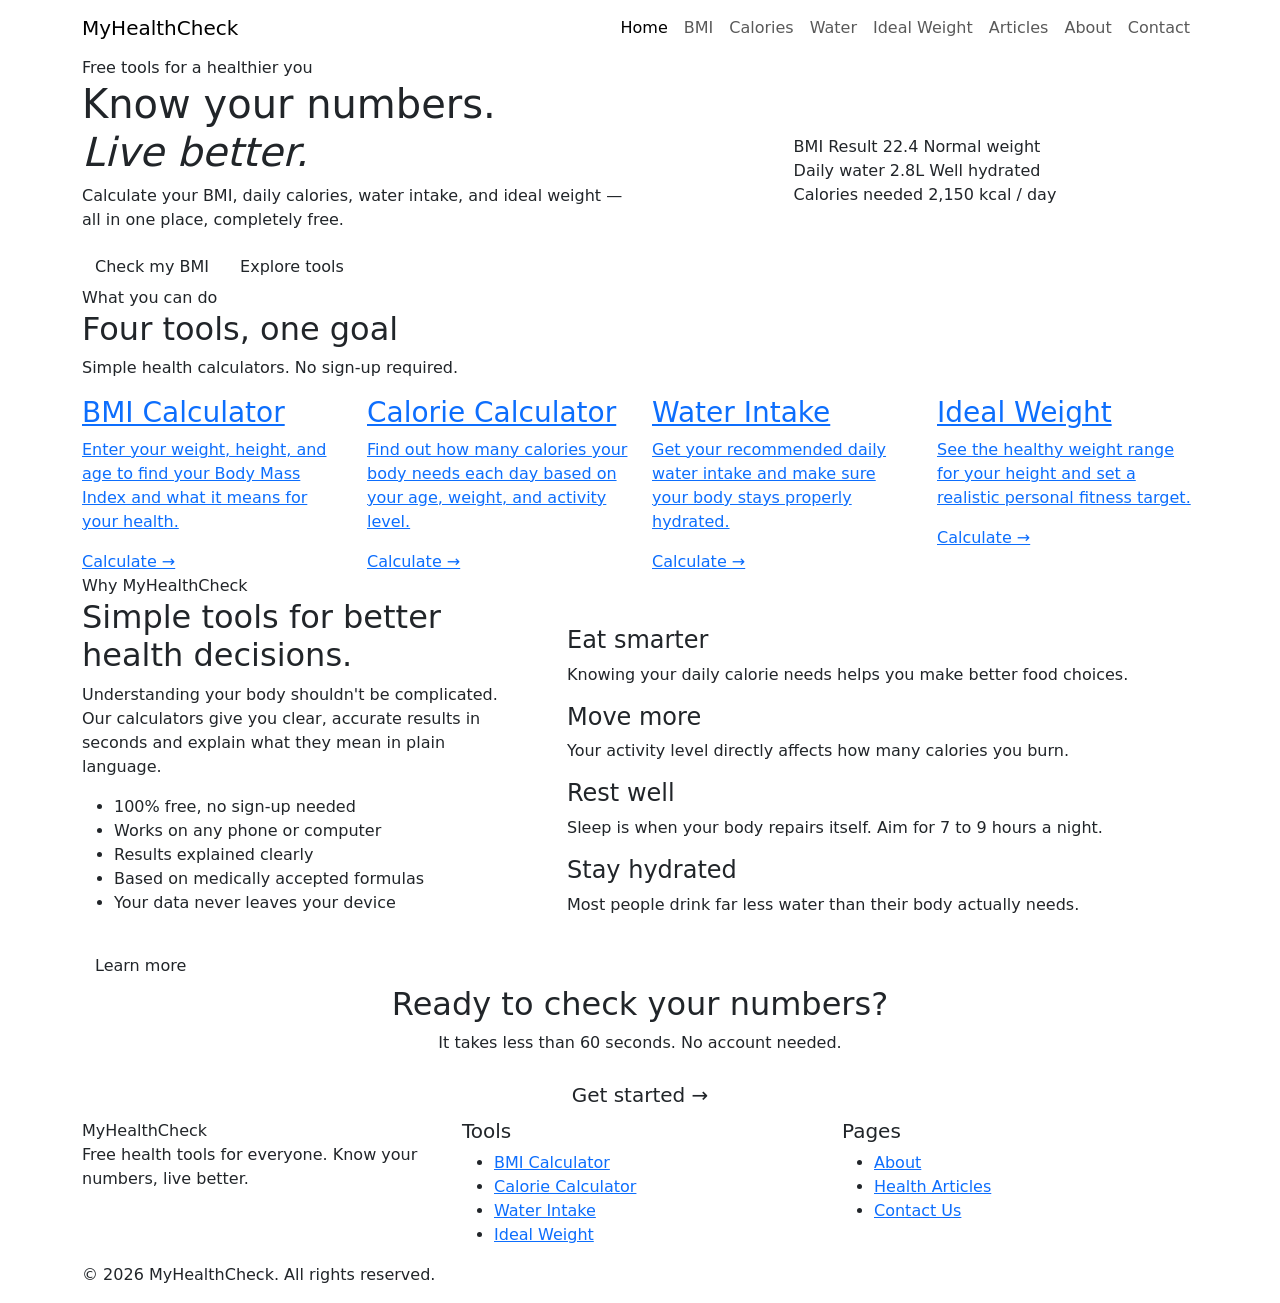
==== index.html @ e035b3d3 "update homepage and styles" ====
<!DOCTYPE html>
<html lang="en">
<head>
  <meta charset="UTF-8" />
  <meta name="viewport" content="width=device-width, initial-scale=1.0" />
  <title>MyHealthCheck | Your Personal Health Companion</title>
  <link href="https://cdn.jsdelivr.net/npm/bootstrap@5.3.0/dist/css/bootstrap.min.css" rel="stylesheet" />
  <link href="https://fonts.googleapis.com/css2?family=Plus+Jakarta+Sans:wght@400;500;600;700&family=Fraunces:ital,wght@0,400;0,700;1,400&display=swap" rel="stylesheet" />
  <link rel="stylesheet" href="styles.css" />
</head>
<body>

  <!-- NAVBAR -->
  <nav class="navbar navbar-expand-lg sticky-top">
    <div class="container">
      <a class="navbar-brand" href="index.html">MyHealth<span>Check</span></a>
      <button class="navbar-toggler" type="button" data-bs-toggle="collapse" data-bs-target="#navMenu">
        <span class="navbar-toggler-icon"></span>
      </button>
      <div class="collapse navbar-collapse" id="navMenu">
        <ul class="navbar-nav ms-auto align-items-center">
          <li class="nav-item"><a class="nav-link active" href="index.html">Home</a></li>
          <li class="nav-divider"></li>
          <li class="nav-item"><a class="nav-link" href="bmi.html">BMI</a></li>
          <li class="nav-divider"></li>
          <li class="nav-item"><a class="nav-link" href="calories.html">Calories</a></li>
          <li class="nav-divider"></li>
          <li class="nav-item"><a class="nav-link" href="water.html">Water</a></li>
          <li class="nav-divider"></li>
          <li class="nav-item"><a class="nav-link" href="weight.html">Ideal Weight</a></li>
          <li class="nav-divider"></li>
          <li class="nav-item"><a class="nav-link" href="articles.html">Articles</a></li>
          <li class="nav-divider"></li>
          <li class="nav-item"><a class="nav-link" href="about.html">About</a></li>
          <li class="nav-divider"></li>
          <li class="nav-item"><a class="nav-link btn-contact" href="contact.html">Contact</a></li>
        </ul>
      </div>
    </div>
  </nav>

  <!-- HERO -->
  <section class="hero">
    <div class="container">
      <div class="row align-items-center">
        <div class="col-lg-6">
          <span class="hero-eyebrow">Free tools for a healthier you</span>
          <h1 class="hero-title">Know your numbers.<br /><em>Live better.</em></h1>
          <p class="hero-sub">Calculate your BMI, daily calories, water intake, and ideal weight — all in one place, completely free.</p>
          <div class="hero-ctas">
            <a href="bmi.html" class="btn btn-primary-custom">Check my BMI</a>
            <a href="#tools" class="btn btn-outline-custom">Explore tools</a>
          </div>
        </div>
        <div class="col-lg-6 d-none d-lg-flex justify-content-center">
          <div class="hero-visual">
            <div class="stat-card card-1">
              <span class="stat-label">BMI Result</span>
              <span class="stat-value">22.4</span>
              <span class="stat-tag normal">Normal weight</span>
            </div>
            <div class="stat-card card-2">
              <span class="stat-label">Daily water</span>
              <span class="stat-value">2.8L</span>
              <span class="stat-tag hydrate">Well hydrated</span>
            </div>
            <div class="stat-card card-3">
              <span class="stat-label">Calories needed</span>
              <span class="stat-value">2,150</span>
              <span class="stat-tag cal">kcal / day</span>
            </div>
          </div>
        </div>
      </div>
    </div>
  </section>

  <!-- TOOLS -->
  <section class="tools-section" id="tools">
    <div class="container">
      <div class="section-header">
        <span class="section-eyebrow">What you can do</span>
        <h2>Four tools, one goal</h2>
        <p>Simple health calculators. No sign-up required.</p>
      </div>
      <div class="row g-4">
        <div class="col-sm-6 col-lg-3">
          <a href="bmi.html" class="tool-card">
            <h3>BMI Calculator</h3>
            <p>Enter your weight, height, and age to find your Body Mass Index and what it means for your health.</p>
            <span class="tool-link">Calculate →</span>
          </a>
        </div>
        <div class="col-sm-6 col-lg-3">
          <a href="calories.html" class="tool-card">
            <h3>Calorie Calculator</h3>
            <p>Find out how many calories your body needs each day based on your age, weight, and activity level.</p>
            <span class="tool-link">Calculate →</span>
          </a>
        </div>
        <div class="col-sm-6 col-lg-3">
          <a href="water.html" class="tool-card">
            <h3>Water Intake</h3>
            <p>Get your recommended daily water intake and make sure your body stays properly hydrated.</p>
            <span class="tool-link">Calculate →</span>
          </a>
        </div>
        <div class="col-sm-6 col-lg-3">
          <a href="weight.html" class="tool-card">
            <h3>Ideal Weight</h3>
            <p>See the healthy weight range for your height and set a realistic personal fitness target.</p>
            <span class="tool-link">Calculate →</span>
          </a>
        </div>
      </div>
    </div>
  </section>

  <!-- WHY -->
  <section class="why-section">
    <div class="container">
      <div class="row align-items-center g-5">
        <div class="col-lg-5">
          <span class="section-eyebrow">Why MyHealthCheck</span>
          <h2>Simple tools for better health decisions.</h2>
          <p>Understanding your body shouldn't be complicated. Our calculators give you clear, accurate results in seconds and explain what they mean in plain language.</p>
          <ul class="why-list">
            <li>100% free, no sign-up needed</li>
            <li>Works on any phone or computer</li>
            <li>Results explained clearly</li>
            <li>Based on medically accepted formulas</li>
            <li>Your data never leaves your device</li>
          </ul>
          <a href="about.html" class="btn btn-outline-custom mt-3">Learn more</a>
        </div>
        <div class="col-lg-7">
          <div class="tips-grid">
            <div class="tip-card">
              <h4>Eat smarter</h4>
              <p>Knowing your daily calorie needs helps you make better food choices.</p>
            </div>
            <div class="tip-card accent">
              <h4>Move more</h4>
              <p>Your activity level directly affects how many calories you burn.</p>
            </div>
            <div class="tip-card">
              <h4>Rest well</h4>
              <p>Sleep is when your body repairs itself. Aim for 7 to 9 hours a night.</p>
            </div>
            <div class="tip-card accent">
              <h4>Stay hydrated</h4>
              <p>Most people drink far less water than their body actually needs.</p>
            </div>
          </div>
        </div>
      </div>
    </div>
  </section>

  <!-- CTA -->
  <section class="cta-banner">
    <div class="container text-center">
      <h2>Ready to check your numbers?</h2>
      <p>It takes less than 60 seconds. No account needed.</p>
      <a href="bmi.html" class="btn btn-primary-custom btn-lg">Get started →</a>
    </div>
  </section>

  <!-- FOOTER -->
  <footer class="site-footer">
    <div class="container">
      <div class="row g-4">
        <div class="col-md-4">
          <div class="footer-brand">MyHealth<span>Check</span></div>
          <p>Free health tools for everyone. Know your numbers, live better.</p>
        </div>
        <div class="col-md-4">
          <h5>Tools</h5>
          <ul>
            <li><a href="bmi.html">BMI Calculator</a></li>
            <li><a href="calories.html">Calorie Calculator</a></li>
            <li><a href="water.html">Water Intake</a></li>
            <li><a href="weight.html">Ideal Weight</a></li>
          </ul>
        </div>
        <div class="col-md-4">
          <h5>Pages</h5>
          <ul>
            <li><a href="about.html">About</a></li>
            <li><a href="articles.html">Health Articles</a></li>
            <li><a href="contact.html">Contact Us</a></li>
          </ul>
        </div>
      </div>
      <div class="footer-bottom">
        <p>© 2026 MyHealthCheck. All rights reserved.</p>
      </div>
    </div>
  </footer>

  <script src="https://cdn.jsdelivr.net/npm/bootstrap@5.3.0/dist/js/bootstrap.bundle.min.js"></script>
</body>
</html>
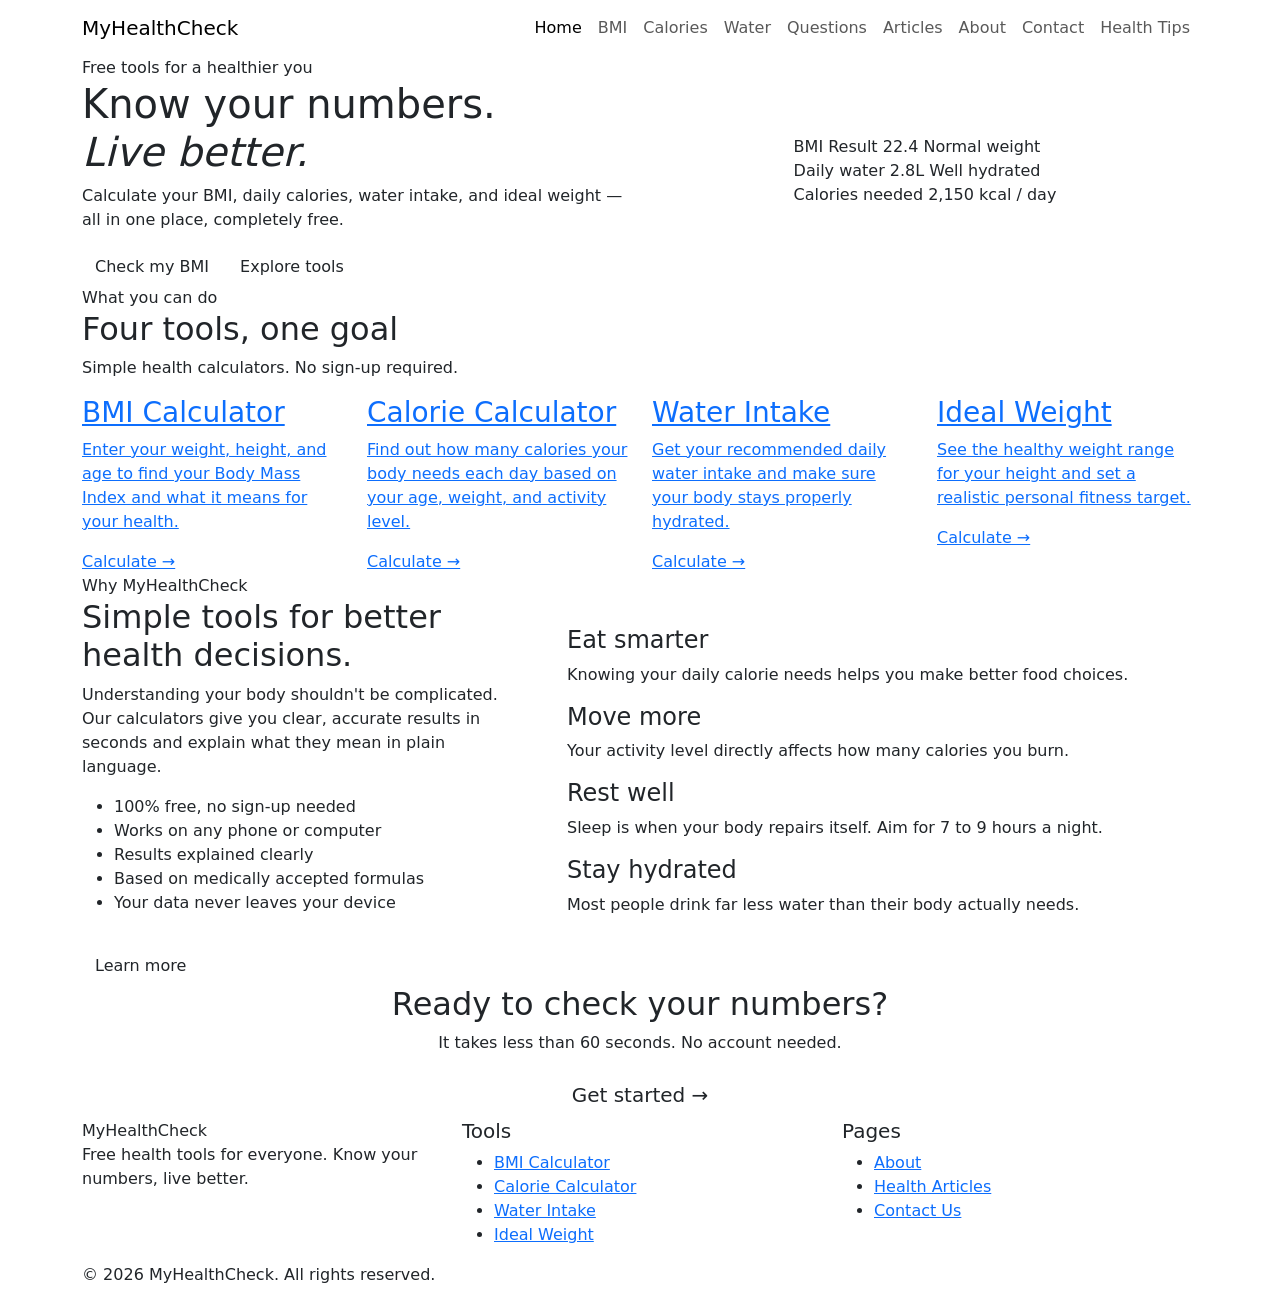
==== commit d10cc282: "corrected/restored" ====
--- a/index.html
+++ b/index.html
@@ -21,19 +21,21 @@
         <ul class="navbar-nav ms-auto align-items-center">
           <li class="nav-item"><a class="nav-link active" href="index.html">Home</a></li>
           <li class="nav-divider"></li>
-          <li class="nav-item"><a class="nav-link" href="bmi.html">BMI</a></li>
-          <li class="nav-divider"></li>
-          <li class="nav-item"><a class="nav-link" href="calories.html">Calories</a></li>
-          <li class="nav-divider"></li>
-          <li class="nav-item"><a class="nav-link" href="water.html">Water</a></li>
-          <li class="nav-divider"></li>
-          <li class="nav-item"><a class="nav-link" href="weight.html">Ideal Weight</a></li>
-          <li class="nav-divider"></li>
-          <li class="nav-item"><a class="nav-link" href="articles.html">Articles</a></li>
-          <li class="nav-divider"></li>
-          <li class="nav-item"><a class="nav-link" href="about.html">About</a></li>
+          <li class="nav-item"><a class="nav-link" href="BMI.html">BMI</a></li>
+          <li class="nav-divider"></li>
+          <li class="nav-item"><a class="nav-link" href="Calories_calc.html">Calories</a></li>
+          <li class="nav-divider"></li>
+          <li class="nav-item"><a class="nav-link" href="Water_intake.html">Water</a></li>
+          <li class="nav-divider"></li>
+          <li class="nav-item"><a class="nav-link" href="FAQ.html">Questions</a></li>
+          <li class="nav-divider"></li>
+          <li class="nav-item"><a class="nav-link" href="Articles.html">Articles</a></li>
+          <li class="nav-divider"></li>
+          <li class="nav-item"><a class="nav-link" href="About.html">About</a></li>
           <li class="nav-divider"></li>
           <li class="nav-item"><a class="nav-link btn-contact" href="contact.html">Contact</a></li>
+          <li class="nav-divider"></li>
+          <li class="nav-item"><a class="nav-link btn-contact" href="Health_tips.html">Health Tips</a></li>
         </ul>
       </div>
     </div>
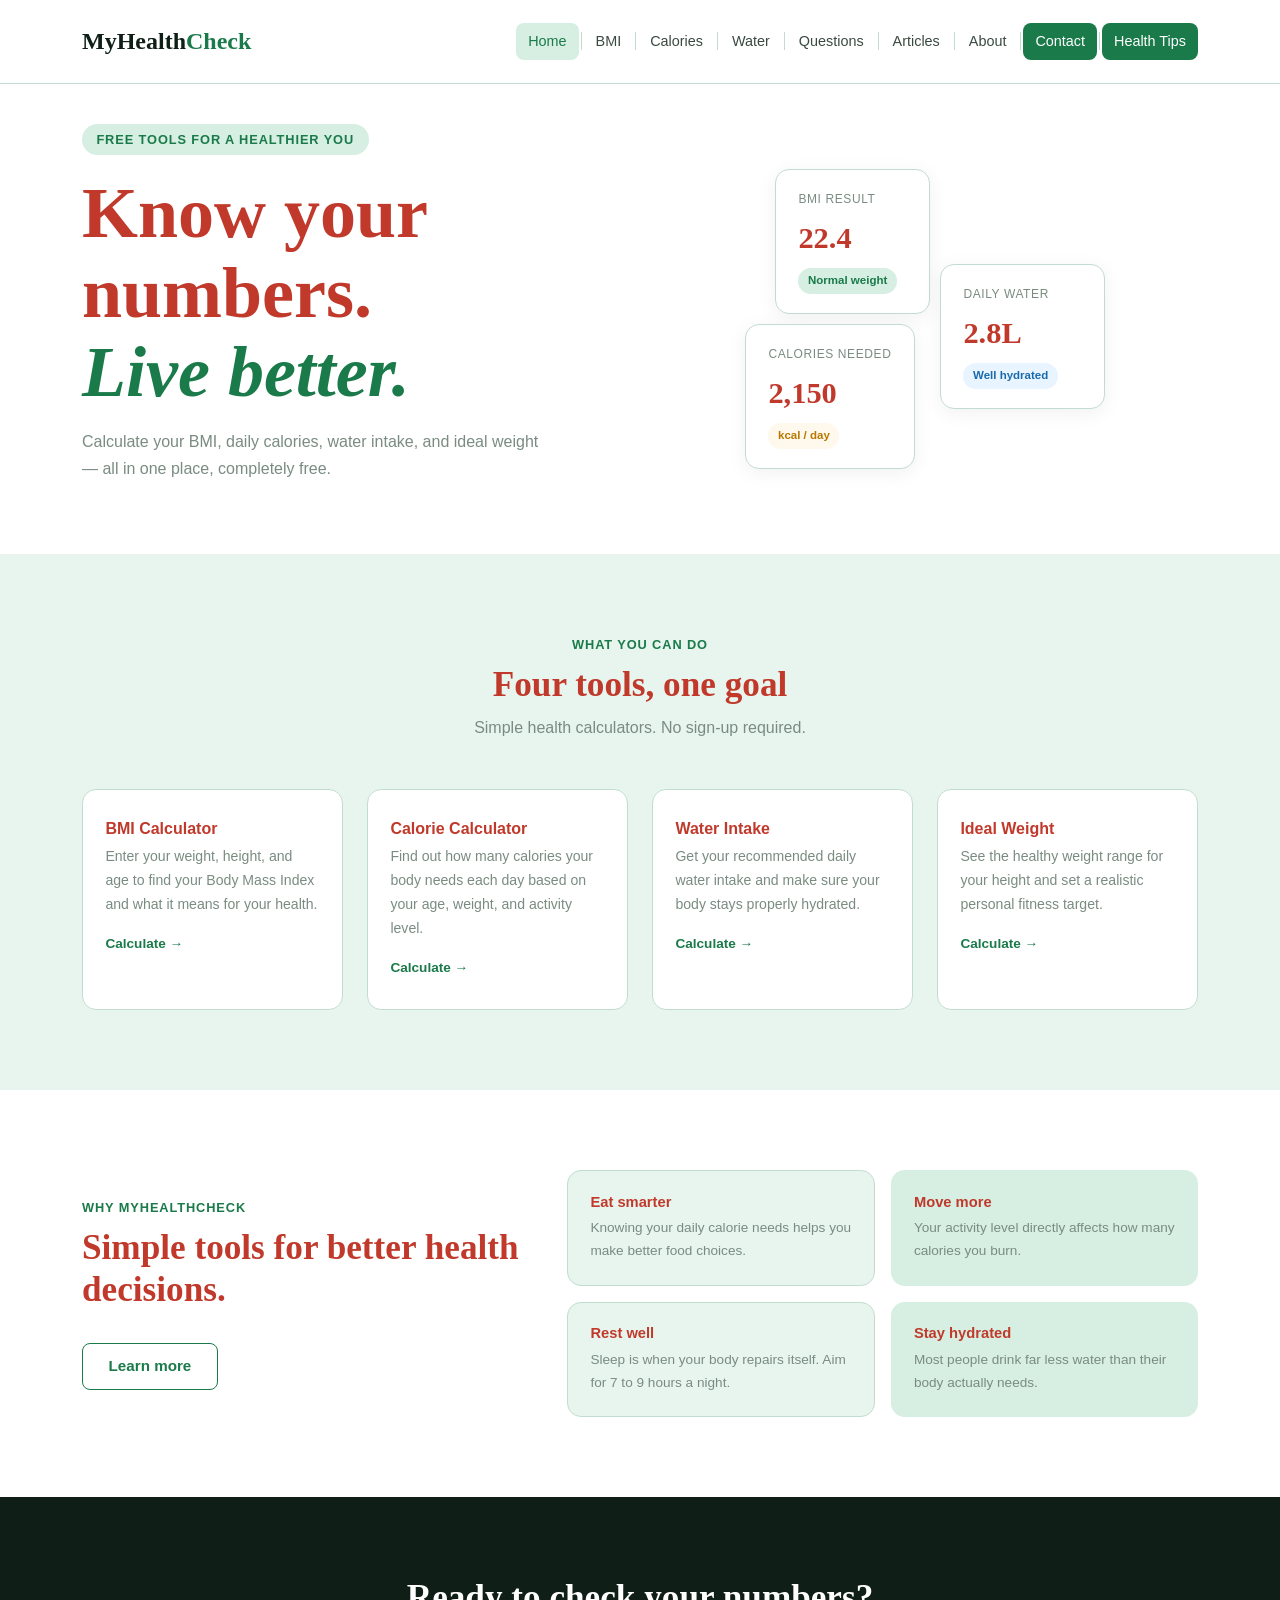
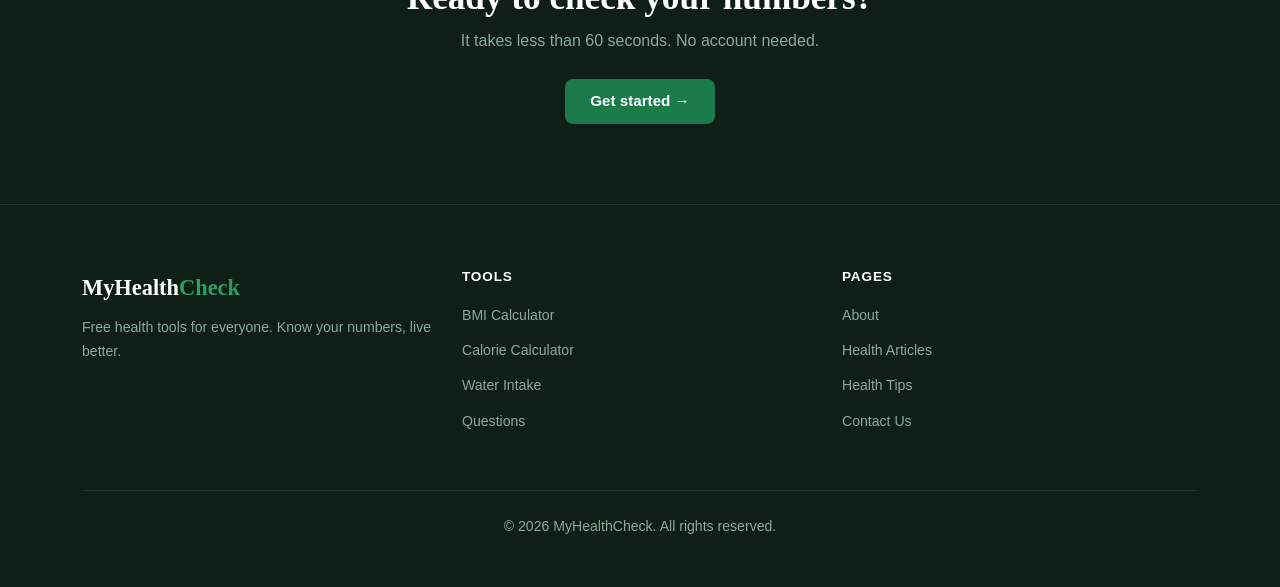
==== commit a2b9de33: "Remove hero buttons and text block from index page" ====
--- a/index.html
+++ b/index.html
@@ -14,9 +14,7 @@
   <nav class="navbar navbar-expand-lg sticky-top">
     <div class="container">
       <a class="navbar-brand" href="index.html">MyHealth<span>Check</span></a>
-      <button class="navbar-toggler" type="button" data-bs-toggle="collapse" data-bs-target="#navMenu">
-        <span class="navbar-toggler-icon"></span>
-      </button>
+      <button class="navbar-toggler" type="button" data-bs-toggle="collapse" data-bs-target="#navMenu"><span class="navbar-toggler-icon"></span></button>
       <div class="collapse navbar-collapse" id="navMenu">
         <ul class="navbar-nav ms-auto align-items-center">
           <li class="nav-item"><a class="nav-link active" href="index.html">Home</a></li>
@@ -49,10 +47,6 @@
           <span class="hero-eyebrow">Free tools for a healthier you</span>
           <h1 class="hero-title">Know your numbers.<br /><em>Live better.</em></h1>
           <p class="hero-sub">Calculate your BMI, daily calories, water intake, and ideal weight — all in one place, completely free.</p>
-          <div class="hero-ctas">
-            <a href="bmi.html" class="btn btn-primary-custom">Check my BMI</a>
-            <a href="#tools" class="btn btn-outline-custom">Explore tools</a>
-          </div>
         </div>
         <div class="col-lg-6 d-none d-lg-flex justify-content-center">
           <div class="hero-visual">
@@ -87,28 +81,28 @@
       </div>
       <div class="row g-4">
         <div class="col-sm-6 col-lg-3">
-          <a href="bmi.html" class="tool-card">
+          <a href="BMI.html" class="tool-card">
             <h3>BMI Calculator</h3>
             <p>Enter your weight, height, and age to find your Body Mass Index and what it means for your health.</p>
             <span class="tool-link">Calculate →</span>
           </a>
         </div>
         <div class="col-sm-6 col-lg-3">
-          <a href="calories.html" class="tool-card">
+          <a href="Calories_calc.html" class="tool-card">
             <h3>Calorie Calculator</h3>
             <p>Find out how many calories your body needs each day based on your age, weight, and activity level.</p>
             <span class="tool-link">Calculate →</span>
           </a>
         </div>
         <div class="col-sm-6 col-lg-3">
-          <a href="water.html" class="tool-card">
+          <a href="Water_intake.html" class="tool-card">
             <h3>Water Intake</h3>
             <p>Get your recommended daily water intake and make sure your body stays properly hydrated.</p>
             <span class="tool-link">Calculate →</span>
           </a>
         </div>
         <div class="col-sm-6 col-lg-3">
-          <a href="weight.html" class="tool-card">
+          <a href="FAQ.html" class="tool-card">
             <h3>Ideal Weight</h3>
             <p>See the healthy weight range for your height and set a realistic personal fitness target.</p>
             <span class="tool-link">Calculate →</span>
@@ -125,34 +119,15 @@
         <div class="col-lg-5">
           <span class="section-eyebrow">Why MyHealthCheck</span>
           <h2>Simple tools for better health decisions.</h2>
-          <p>Understanding your body shouldn't be complicated. Our calculators give you clear, accurate results in seconds and explain what they mean in plain language.</p>
-          <ul class="why-list">
-            <li>100% free, no sign-up needed</li>
-            <li>Works on any phone or computer</li>
-            <li>Results explained clearly</li>
-            <li>Based on medically accepted formulas</li>
-            <li>Your data never leaves your device</li>
-          </ul>
-          <a href="about.html" class="btn btn-outline-custom mt-3">Learn more</a>
+
+          <a href="About.html" class="btn btn-outline-custom mt-3">Learn more</a>
         </div>
         <div class="col-lg-7">
           <div class="tips-grid">
-            <div class="tip-card">
-              <h4>Eat smarter</h4>
-              <p>Knowing your daily calorie needs helps you make better food choices.</p>
-            </div>
-            <div class="tip-card accent">
-              <h4>Move more</h4>
-              <p>Your activity level directly affects how many calories you burn.</p>
-            </div>
-            <div class="tip-card">
-              <h4>Rest well</h4>
-              <p>Sleep is when your body repairs itself. Aim for 7 to 9 hours a night.</p>
-            </div>
-            <div class="tip-card accent">
-              <h4>Stay hydrated</h4>
-              <p>Most people drink far less water than their body actually needs.</p>
-            </div>
+            <div class="tip-card"><h4>Eat smarter</h4><p>Knowing your daily calorie needs helps you make better food choices.</p></div>
+            <div class="tip-card accent"><h4>Move more</h4><p>Your activity level directly affects how many calories you burn.</p></div>
+            <div class="tip-card"><h4>Rest well</h4><p>Sleep is when your body repairs itself. Aim for 7 to 9 hours a night.</p></div>
+            <div class="tip-card accent"><h4>Stay hydrated</h4><p>Most people drink far less water than their body actually needs.</p></div>
           </div>
         </div>
       </div>
@@ -164,7 +139,7 @@
     <div class="container text-center">
       <h2>Ready to check your numbers?</h2>
       <p>It takes less than 60 seconds. No account needed.</p>
-      <a href="bmi.html" class="btn btn-primary-custom btn-lg">Get started →</a>
+      <a href="BMI.html" class="btn btn-primary-custom btn-lg">Get started →</a>
     </div>
   </section>
 
@@ -179,24 +154,23 @@
         <div class="col-md-4">
           <h5>Tools</h5>
           <ul>
-            <li><a href="bmi.html">BMI Calculator</a></li>
-            <li><a href="calories.html">Calorie Calculator</a></li>
-            <li><a href="water.html">Water Intake</a></li>
-            <li><a href="weight.html">Ideal Weight</a></li>
+            <li><a href="BMI.html">BMI Calculator</a></li>
+            <li><a href="Calories_calc.html">Calorie Calculator</a></li>
+            <li><a href="Water_intake.html">Water Intake</a></li>
+            <li><a href="FAQ.html">Questions</a></li>
           </ul>
         </div>
         <div class="col-md-4">
           <h5>Pages</h5>
           <ul>
-            <li><a href="about.html">About</a></li>
-            <li><a href="articles.html">Health Articles</a></li>
-            <li><a href="contact.html">Contact Us</a></li>
+            <li><a href="About.html">About</a></li>
+            <li><a href="Articles.html">Health Articles</a></li>
+            <li><a href="Health_tips.html">Health Tips</a></li>
+            <li><a href="Contact.html">Contact Us</a></li>
           </ul>
         </div>
       </div>
-      <div class="footer-bottom">
-        <p>© 2026 MyHealthCheck. All rights reserved.</p>
-      </div>
+      <div class="footer-bottom"><p>© 2026 MyHealthCheck. All rights reserved.</p></div>
     </div>
   </footer>
 
--- a/styles.css
+++ b/styles.css
@@ -0,0 +1,668 @@
+/* MyHealthCheck - styles.css */
+
+:root {
+  --green: #1a7a4a;
+  --green-light: #d6efe2;
+  --dark: #0f1f17;
+  --heading: #c0392b;
+  --body-text: #3a4a40;
+  --muted: #7a8c81;
+  --bg: #e8f5ee;
+  --white: #ffffff;
+  --border: #c2ddd0;
+  --radius: 14px;
+}
+
+* { box-sizing: border-box; margin: 0; padding: 0; }
+
+body {
+  font-family: 'Plus Jakarta Sans', sans-serif;
+  color: var(--body-text);
+  background: var(--bg);
+  line-height: 1.7;
+}
+
+/* NAVBAR */
+.navbar {
+  background: var(--white);
+  border-bottom: 1px solid var(--border);
+  padding: 1rem 0;
+}
+
+.navbar-brand {
+  font-family: 'Fraunces', serif;
+  font-size: 1.5rem;
+  font-weight: 700;
+  color: var(--dark) !important;
+  text-decoration: none;
+}
+
+.navbar-brand span { color: var(--green); }
+
+.nav-link {
+  color: var(--body-text) !important;
+  font-size: 0.9rem;
+  font-weight: 500;
+  padding: 0.4rem 0.75rem !important;
+  border-radius: 8px;
+  transition: background 0.2s, color 0.2s;
+}
+
+.nav-link:hover, .nav-link.active {
+  color: var(--green) !important;
+  background: var(--green-light);
+}
+
+.btn-contact {
+  background: var(--green) !important;
+  color: var(--white) !important;
+}
+
+.nav-divider {
+  width: 1px;
+  height: 18px;
+  background: var(--border);
+  margin: 0 2px;
+}
+
+@media (max-width: 991px) {
+  .nav-divider { display: none; }
+}
+
+/* BUTTONS */
+.btn-primary-custom {
+  background: var(--green);
+  color: var(--white);
+  border: none;
+  padding: 0.7rem 1.6rem;
+  border-radius: 8px;
+  font-weight: 600;
+  font-size: 0.95rem;
+  text-decoration: none;
+  display: inline-block;
+  transition: opacity 0.2s;
+}
+
+.btn-primary-custom:hover { opacity: 0.88; color: var(--white); }
+
+.btn-outline-custom {
+  background: transparent;
+  color: var(--green);
+  border: 1.5px solid var(--green);
+  padding: 0.7rem 1.6rem;
+  border-radius: 8px;
+  font-weight: 600;
+  font-size: 0.95rem;
+  text-decoration: none;
+  display: inline-block;
+  transition: background 0.2s;
+}
+
+.btn-outline-custom:hover { background: var(--green-light); color: var(--green); }
+
+/* HERO */
+.hero {
+  background: var(--white);
+  padding: 2.5rem 0;
+}
+
+.hero-eyebrow {
+  display: inline-block;
+  font-size: 0.8rem;
+  font-weight: 600;
+  letter-spacing: 0.07em;
+  text-transform: uppercase;
+  color: var(--green);
+  background: var(--green-light);
+  padding: 0.3rem 0.9rem;
+  border-radius: 20px;
+  margin-bottom: 1.2rem;
+}
+
+.hero-title {
+  font-family: 'Fraunces', serif;
+  font-size: clamp(2.8rem, 6vw, 4.5rem);
+  font-weight: 900;
+  color: var(--heading);
+  line-height: 1.1;
+  margin-bottom: 1rem;
+}
+
+.hero-title em { font-style: italic; color: var(--green); }
+
+.hero-sub {
+  font-size: 1rem;
+  color: var(--muted);
+  max-width: 460px;
+  margin-bottom: 2rem;
+}
+
+.hero-ctas { display: flex; gap: 1rem; flex-wrap: wrap; }
+
+/* HERO STAT CARDS */
+.hero-visual {
+  position: relative;
+  width: 360px;
+  height: 300px;
+}
+
+.stat-card {
+  position: absolute;
+  background: var(--white);
+  border: 1px solid var(--border);
+  border-radius: var(--radius);
+  padding: 1.2rem 1.4rem;
+  display: flex;
+  flex-direction: column;
+  gap: 0.2rem;
+  box-shadow: 0 4px 20px rgba(0,0,0,0.06);
+}
+
+.card-1 { top: 0; left: 30px; width: 155px; }
+.card-2 { top: 95px; right: 0; width: 165px; }
+.card-3 { bottom: 0; left: 0; width: 170px; }
+
+.stat-label { font-size: 0.75rem; color: var(--muted); text-transform: uppercase; letter-spacing: 0.05em; }
+.stat-value { font-family: 'Fraunces', serif; font-size: 1.9rem; font-weight: 700; color: var(--heading); }
+.stat-tag { font-size: 0.72rem; font-weight: 600; padding: 0.2rem 0.6rem; border-radius: 20px; width: fit-content; }
+.stat-tag.normal { background: var(--green-light); color: var(--green); }
+.stat-tag.hydrate { background: #e8f4ff; color: #1a6aaa; }
+.stat-tag.cal { background: #fff8ec; color: #b87800; }
+
+/* SECTION SHARED */
+.section-eyebrow {
+  display: block;
+  font-size: 0.8rem;
+  font-weight: 600;
+  letter-spacing: 0.07em;
+  text-transform: uppercase;
+  color: var(--green);
+  margin-bottom: 0.5rem;
+}
+
+.section-header { text-align: center; margin-bottom: 3rem; }
+
+.section-header h2, .why-section h2 {
+  font-family: 'Fraunces', serif;
+  font-size: clamp(1.7rem, 3vw, 2.2rem);
+  font-weight: 700;
+  color: var(--heading);
+  margin-bottom: 0.5rem;
+}
+
+.section-header p, .why-section p { color: var(--muted); }
+
+/* TOOLS */
+.tools-section { padding: 5rem 0; background: var(--bg); }
+
+.tool-card {
+  display: block;
+  background: var(--white);
+  border: 1px solid var(--border);
+  border-radius: var(--radius);
+  padding: 1.8rem 1.4rem;
+  text-decoration: none;
+  color: var(--body-text);
+  height: 100%;
+  transition: border-color 0.2s, transform 0.2s;
+}
+
+.tool-card:hover { border-color: var(--green); transform: translateY(-3px); color: var(--body-text); }
+.tool-card h3 { font-size: 1rem; font-weight: 700; color: var(--heading); margin-bottom: 0.4rem; }
+.tool-card p { font-size: 0.88rem; color: var(--muted); margin-bottom: 0.8rem; }
+.tool-link { font-size: 0.85rem; font-weight: 600; color: var(--green); }
+
+/* WHY */
+.why-section { padding: 5rem 0; background: var(--white); }
+.why-section h2 { line-height: 1.2; margin-bottom: 1rem; }
+.why-section p { margin-bottom: 1rem; }
+
+.why-list { list-style: none; padding: 0; display: flex; flex-direction: column; gap: 0.5rem; }
+.why-list li { font-size: 0.92rem; font-weight: 500; }
+
+.tips-grid { display: grid; grid-template-columns: 1fr 1fr; gap: 1rem; }
+
+.tip-card { background: var(--bg); border: 1px solid var(--border); border-radius: var(--radius); padding: 1.4rem; }
+.tip-card.accent { background: var(--green-light); border-color: transparent; }
+.tip-card h4 { font-size: 0.92rem; font-weight: 700; color: var(--heading); margin-bottom: 0.3rem; }
+.tip-card p { font-size: 0.85rem; color: var(--muted); margin: 0; }
+
+/* CTA BANNER */
+.cta-banner { padding: 5rem 0; background: var(--dark); }
+.cta-banner h2 { font-family: 'Fraunces', serif; font-size: clamp(1.7rem, 3vw, 2.2rem); font-weight: 700; color: var(--white); margin-bottom: 0.5rem; }
+.cta-banner p { color: #8aaa96; margin-bottom: 1.5rem; }
+
+/* FOOTER */
+.site-footer { background: var(--dark); border-top: 1px solid #1e3428; padding: 4rem 0 2rem; color: #8aaa96; }
+.footer-brand { font-family: 'Fraunces', serif; font-size: 1.4rem; font-weight: 700; color: var(--white); margin-bottom: 0.6rem; }
+.footer-brand span { color: #2d9e61; }
+.site-footer p { font-size: 0.88rem; }
+.site-footer h5 { color: var(--white); font-size: 0.85rem; font-weight: 700; text-transform: uppercase; letter-spacing: 0.06em; margin-bottom: 1rem; }
+.site-footer ul { list-style: none; padding: 0; display: flex; flex-direction: column; gap: 0.5rem; }
+.site-footer ul a { color: #8aaa96; text-decoration: none; font-size: 0.88rem; transition: color 0.2s; }
+.site-footer ul a:hover { color: var(--white); }
+.footer-bottom { border-top: 1px solid #1e3428; margin-top: 2.5rem; padding-top: 1.5rem; text-align: center; font-size: 0.82rem; }
+
+/* RESPONSIVE */
+@media (max-width: 768px) {
+  .hero { padding: 3rem 0; }
+  .hero-ctas { flex-direction: column; }
+  .tips-grid { grid-template-columns: 1fr; }
+}
+
+/* PAGE HERO */
+.page-hero { background: var(--white); padding: 4rem 0; border-bottom: 1px solid var(--border); }
+.page-hero-title { font-family: 'Fraunces', serif; font-size: clamp(2rem, 5vw, 3rem); font-weight: 700; color: var(--heading); line-height: 1.15; margin-bottom: 1rem; }
+.page-hero-title em { font-style: italic; color: var(--green); }
+.page-hero-sub { font-size: 1rem; color: var(--muted); max-width: 500px; }
+
+/* ABOUT PAGE */
+.about-mission { padding: 3rem 0; background: var(--bg); }
+.about-mission h2 { font-family: 'Fraunces', serif; font-size: clamp(1.6rem, 3vw, 2rem); font-weight: 700; color: var(--heading); margin-bottom: 1rem; }
+.about-mission p { color: var(--muted); margin-bottom: 1rem; }
+
+.mission-stats { display: grid; grid-template-columns: 1fr 1fr; gap: 0.8rem; }
+.mstat { background: var(--white); border: 1px solid var(--border); border-radius: var(--radius); padding: 1rem 1.2rem; display: flex; flex-direction: row; align-items: center; gap: 0.8rem; }
+.mstat.accent { background: var(--green-light); border-color: transparent; }
+.mstat-num { font-family: 'Fraunces', serif; font-size: 1.4rem; font-weight: 700; color: var(--green); white-space: nowrap; }
+.mstat-label { font-size: 0.85rem; color: var(--muted); }
+
+.how-section { padding: 5rem 0; background: var(--white); }
+.step-card { background: var(--bg); border: 1px solid var(--border); border-radius: var(--radius); padding: 2rem 1.5rem; height: 100%; }
+.step-num { font-family: 'Fraunces', serif; font-size: 2.2rem; font-weight: 700; color: var(--green-light); -webkit-text-stroke: 2px var(--green); margin-bottom: 0.8rem; }
+.step-card h3 { font-size: 1rem; font-weight: 700; color: var(--heading); margin-bottom: 0.4rem; }
+.step-card p { font-size: 0.88rem; color: var(--muted); margin: 0; }
+
+.values-section { padding: 5rem 0; background: var(--bg); }
+.value-card { background: var(--white); border: 1px solid var(--border); border-radius: var(--radius); padding: 1.8rem 1.5rem; height: 100%; }
+.value-card h4 { font-size: 0.95rem; font-weight: 700; color: var(--heading); margin-bottom: 0.4rem; }
+.value-card p { font-size: 0.88rem; color: var(--muted); margin: 0; }
+
+.disclaimer-section { padding: 3rem 0; background: var(--white); }
+.disclaimer-box { display: flex; gap: 1.2rem; align-items: flex-start; background: #fff8ec; border: 1px solid #f4c86a; border-radius: var(--radius); padding: 1.8rem; }
+.disclaimer-box h4 { font-size: 0.95rem; font-weight: 700; color: var(--heading); margin-bottom: 0.4rem; }
+.disclaimer-box p { font-size: 0.88rem; color: var(--muted); margin: 0; }
+
+/* CONTACT PAGE */
+.contact-section {
+  padding: 60px 0;
+  background: #f5f8f6;
+}
+
+.contact-form-card {
+  background: white;
+  border: 2px solid #dce8df;
+  border-radius: 20px;
+  padding: 35px;
+  box-shadow: 0 10px 25px rgba(0,0,0,0.08);
+}
+
+.health-form-banner {
+  background: #1a7a4a;
+  color: white;
+  text-align: center;
+  padding: 20px;
+  border-radius: 15px;
+  margin-bottom: 30px;
+}
+
+.health-form-banner h2 { margin-bottom: 8px; }
+
+.section-title { color: #1a7a4a; margin-bottom: 15px; font-weight: 600; }
+
+label { display: block; margin-bottom: 8px; font-weight: 600; }
+
+input, select, textarea {
+  width: 100%;
+  border: 2px solid #dce8df;
+  border-radius: 12px;
+  padding: 12px 15px;
+  transition: all 0.3s ease;
+}
+
+input:focus, select:focus, textarea:focus {
+  border-color: #1a7a4a;
+  outline: none;
+  box-shadow: 0 0 0 4px rgba(26,122,74,0.15);
+}
+
+.btn-submit {
+  width: 100%;
+  background: #1a7a4a;
+  color: white;
+  border: none;
+  padding: 14px;
+  border-radius: 12px;
+  font-size: 1rem;
+  font-weight: 600;
+}
+
+.btn-submit:hover { background: #15643d; }
+
+.error-msg { color: #d32f2f; display: none; margin-top: 5px; font-size: 0.85rem; }
+
+.input-error { border-color: #d32f2f !important; }
+
+.alert-success-custom { background: #d4edda; color: #155724; padding: 12px; border-radius: 10px; margin-bottom: 20px; }
+
+.contact-info { padding-top: 1rem; }
+.contact-info h3 { font-family: 'Fraunces', serif; font-size: 1.3rem; font-weight: 700; color: var(--heading); margin-bottom: 1.5rem; }
+.contact-info-item { display: flex; gap: 1rem; align-items: flex-start; margin-bottom: 1.5rem; padding-bottom: 1.5rem; border-bottom: 1px solid var(--border); }
+.contact-info-item:last-child { border-bottom: none; }
+.contact-info-icon { font-size: 1.4rem; flex-shrink: 0; margin-top: 2px; }
+.contact-info-item h4 { font-size: 0.92rem; font-weight: 700; color: var(--heading); margin-bottom: 0.2rem; }
+.contact-info-item p { font-size: 0.88rem; color: var(--muted); margin: 0; }
+
+/* ARTICLES PAGE */
+.articles-section { padding: 3rem 0 5rem; background: var(--bg); }
+.article-filters { display: flex; gap: 0.6rem; flex-wrap: wrap; margin-bottom: 2.5rem; }
+.filter-btn { background: var(--white); border: 1px solid var(--border); color: var(--body-text); padding: 0.45rem 1.1rem; border-radius: 20px; font-size: 0.88rem; font-weight: 500; cursor: pointer; transition: all 0.2s; font-family: 'Plus Jakarta Sans', sans-serif; }
+.filter-btn:hover, .filter-btn.active { background: var(--green); color: var(--white); border-color: var(--green); }
+
+.article-card { background: var(--white); border: 1px solid var(--border); border-radius: var(--radius); overflow: hidden; height: 100%; transition: transform 0.2s, box-shadow 0.2s; }
+.article-card:hover { transform: translateY(-3px); box-shadow: 0 8px 24px rgba(0,0,0,0.08); }
+.article-img { height: 160px; width: 100%; }
+.nutrition-bg { background: linear-gradient(135deg, #a8e6cf, #56ab2f); }
+.fitness-bg { background: linear-gradient(135deg, #ffecd2, #fcb69f); }
+.sleep-bg { background: linear-gradient(135deg, #c2e9fb, #a1c4fd); }
+.mental-bg { background: linear-gradient(135deg, #f8c8d4, #e96c9a); }
+
+.article-body { padding: 1.4rem; }
+.article-tag { display: inline-block; font-size: 0.75rem; font-weight: 600; padding: 0.2rem 0.7rem; border-radius: 20px; margin-bottom: 0.8rem; }
+.nutrition-tag { background: #d4edda; color: #1a6b35; }
+.fitness-tag { background: #fff3e0; color: #b85c00; }
+.sleep-tag { background: #e8f4fd; color: #1565c0; }
+.mental-tag { background: #fce4ec; color: #880e4f; }
+.article-card h3 { font-size: 0.98rem; font-weight: 700; color: var(--heading); margin-bottom: 0.5rem; line-height: 1.4; }
+.article-card p { font-size: 0.86rem; color: var(--muted); margin-bottom: 1rem; }
+.article-meta { display: flex; justify-content: space-between; align-items: center; font-size: 0.82rem; color: var(--muted); }
+.article-link { font-weight: 600; color: var(--green); text-decoration: none; }
+.article-link:hover { text-decoration: underline; }
+
+/* TIPS PAGE */
+.tips-page-section { padding: 3rem 0 5rem; background: var(--bg); }
+.tips-category { margin-bottom: 4rem; }
+
+.category-frame {
+  border: 3px solid var(--green);
+  border-radius: var(--radius);
+  overflow: hidden;
+  margin-bottom: 1.5rem;
+  text-align: center;
+  width: 250px;
+  float: left;
+  margin-right: 1.5rem;
+}
+
+.nutrition-frame { border-color: #1a6b35; }
+.fitness-frame { border-color: #b85c00; }
+.sleep-frame { border-color: #1565c0; }
+
+.category-frame h2 {
+  font-family: 'Fraunces', serif;
+  font-size: 1.3rem;
+  font-weight: 700;
+  color: var(--white);
+  padding: 0.7rem 1rem;
+  margin: 0;
+}
+
+.nutrition-frame h2 { background: #1a6b35; }
+.fitness-frame h2 { background: #b85c00; }
+.sleep-frame h2 { background: #1565c0; }
+
+.category-frame-img {
+  width: 100%;
+  height: 250px;
+  object-fit: cover;
+  display: block;
+}
+
+.category-frame p {
+  font-size: 0.85rem;
+  color: var(--muted);
+  padding: 0.8rem 1rem;
+  margin: 0;
+  background: var(--white);
+}
+
+.tip-item {
+  background: var(--white);
+  border: 1px solid var(--border);
+  border-radius: var(--radius);
+  padding: 1.2rem;
+  display: flex;
+  gap: 1rem;
+  align-items: flex-start;
+  height: 100%;
+}
+
+.tip-number { font-family: 'Fraunces', serif; font-size: 1.4rem; font-weight: 700; flex-shrink: 0; line-height: 1; margin-top: 2px; }
+.nutrition-num { color: #1a6b35; }
+.fitness-num { color: #b85c00; }
+.sleep-num { color: #1565c0; }
+
+.tip-item h4 { font-size: 0.95rem; font-weight: 700; color: var(--heading); margin-bottom: 0.3rem; }
+.tip-item p { font-size: 0.86rem; color: var(--muted); margin: 0; }
+
+/* DIET SECTION (homepage) */
+.diets-section { padding: 5rem 0; background: var(--white); }
+.diet-card { background: var(--white); border: 1px solid var(--border); border-radius: var(--radius); overflow: hidden; height: 100%; transition: transform 0.2s, box-shadow 0.2s; }
+.diet-card:hover { transform: translateY(-3px); box-shadow: 0 8px 24px rgba(26,122,74,0.1); }
+.diet-img { height: 150px; width: 100%; }
+.mediterranean-bg { background: linear-gradient(135deg, #84fab0, #8fd3f4); }
+.keto-bg { background: linear-gradient(135deg, #f6d365, #fda085); }
+.plant-bg { background: linear-gradient(135deg, #96fbc4, #f9f586); }
+.dash-bg { background: linear-gradient(135deg, #a18cd1, #fbc2eb); }
+.diet-body { padding: 1.2rem; }
+.diet-body h4 { font-size: 0.98rem; font-weight: 700; color: var(--heading); margin-bottom: 0.4rem; }
+.diet-body p { font-size: 0.86rem; color: var(--muted); margin: 0; }
+
+/* STAY IN TOUCH (about page) */
+.stay-in-touch { padding: 4rem 0; background: var(--dark); }
+.stay-in-touch .section-eyebrow { color: var(--green-light); }
+.stay-in-touch h2 { font-family: 'Fraunces', serif; font-size: clamp(1.6rem, 3vw, 2rem); font-weight: 700; color: var(--white); margin-bottom: 0.5rem; }
+.stay-in-touch p { color: rgba(255,255,255,0.7); }
+.touch-form-card { background: var(--white); border-radius: var(--radius); padding: 2rem; }
+
+/* WATER INTAKE PAGE */
+.water-hero {
+  position: relative;
+  background: url('images/drinking_water.jpg') center top / cover no-repeat;
+  min-height: 420px;
+  display: flex;
+  align-items: center;
+}
+
+.water-overlay {
+  position: absolute;
+  top: 0; left: 0; right: 0; bottom: 0;
+  background: rgba(0, 0, 0, 0.55);
+}
+
+.water-hero-content {
+  position: relative;
+  z-index: 1;
+  padding: 4rem 0;
+}
+
+.water-hero-title {
+  font-family: 'Fraunces', serif;
+  font-size: clamp(2.2rem, 5vw, 3.5rem);
+  font-weight: 900;
+  color: var(--white);
+  line-height: 1.15;
+  margin-bottom: 1rem;
+}
+
+.water-hero-title em { font-style: italic; color: #90caf9; }
+
+.water-hero-sub { font-size: 1rem; color: rgba(255,255,255,0.85); max-width: 480px; }
+
+.water-section { padding: 4rem 0; background: var(--bg); }
+
+.water-card {
+  background: var(--white);
+  border: 1px solid var(--border);
+  border-radius: var(--radius);
+  padding: 2.5rem;
+}
+
+.water-card h2 {
+  font-family: 'Fraunces', serif;
+  font-size: 1.6rem;
+  font-weight: 700;
+  color: var(--heading);
+  margin-bottom: 0.3rem;
+}
+
+.water-card p { font-size: 0.88rem; color: var(--muted); margin-bottom: 1.5rem; }
+
+.water-result {
+  margin-top: 2rem;
+  background: var(--green-light);
+  border: 1px solid var(--green);
+  border-radius: var(--radius);
+  padding: 2rem;
+  text-align: center;
+}
+
+.water-result h3 {
+  font-family: 'Fraunces', serif;
+  font-size: 1.2rem;
+  font-weight: 700;
+  color: var(--heading);
+  margin-bottom: 1.5rem;
+}
+
+.water-result-numbers {
+  display: flex;
+  justify-content: center;
+  align-items: center;
+  gap: 2rem;
+  margin-bottom: 1.2rem;
+}
+
+.water-number {
+  display: flex;
+  flex-direction: column;
+  align-items: center;
+  gap: 0.2rem;
+}
+
+.water-number span:first-child {
+  font-family: 'Fraunces', serif;
+  font-size: 3rem;
+  font-weight: 700;
+  color: var(--green);
+  line-height: 1;
+}
+
+.water-unit { font-size: 0.85rem; color: var(--muted); font-weight: 500; }
+
+.water-divider { font-size: 0.9rem; color: var(--muted); }
+
+.water-tip { font-size: 0.88rem; color: var(--body-text); margin: 0; }
+
+.water-tips-section { padding: 4rem 0 5rem; background: var(--white); }
+
+.water-tip-card {
+  background: var(--bg);
+  border: 1px solid var(--border);
+  border-left: 4px solid var(--green);
+  border-radius: var(--radius);
+  padding: 1.5rem;
+  height: 100%;
+}
+
+.water-tip-card h4 { font-size: 0.95rem; font-weight: 700; color: var(--heading); margin-bottom: 0.4rem; }
+.water-tip-card p { font-size: 0.86rem; color: var(--muted); margin: 0; }
+
+/* BMI PAGE */
+.bmi-section { padding: 4rem 0; background: var(--bg); }
+
+.bmi-card {
+  background: var(--white);
+  border: 1px solid var(--border);
+  border-radius: var(--radius);
+  padding: 2.5rem;
+}
+
+.bmi-card h2 { font-family: 'Fraunces', serif; font-size: 1.6rem; font-weight: 700; color: var(--heading); margin-bottom: 0.3rem; }
+.bmi-card p { font-size: 0.88rem; color: var(--muted); margin-bottom: 1.5rem; }
+
+.bmi-result {
+  margin-top: 2rem;
+  background: var(--green-light);
+  border: 1px solid var(--green);
+  border-radius: var(--radius);
+  padding: 2rem;
+  text-align: center;
+}
+
+.bmi-score-box { display: flex; flex-direction: column; align-items: center; gap: 0.3rem; margin-bottom: 1rem; }
+.bmi-score-label { font-size: 0.8rem; font-weight: 600; text-transform: uppercase; letter-spacing: 0.07em; color: var(--muted); }
+.bmi-score { font-family: 'Fraunces', serif; font-size: 4rem; font-weight: 700; color: var(--green); line-height: 1; }
+.bmi-category { font-size: 1.1rem; font-weight: 700; }
+.bmi-message { font-size: 0.88rem; color: var(--body-text); margin: 0; }
+
+.bmi-scale-card {
+  background: var(--white);
+  border: 1px solid var(--border);
+  border-radius: var(--radius);
+  padding: 2rem;
+}
+
+.bmi-scale-card h3 { font-family: 'Fraunces', serif; font-size: 1.3rem; font-weight: 700; color: var(--heading); margin-bottom: 0.3rem; }
+.bmi-scale-card p { font-size: 0.88rem; color: var(--muted); margin-bottom: 1.2rem; }
+
+.bmi-scale-item {
+  display: flex;
+  justify-content: space-between;
+  align-items: center;
+  padding: 0.75rem 1rem;
+  border-radius: 8px;
+  margin-bottom: 0.5rem;
+}
+
+.bmi-scale-item.underweight { background: #e8f4fd; }
+.bmi-scale-item.normal { background: #d4edda; }
+.bmi-scale-item.overweight { background: #fff3e0; }
+.bmi-scale-item.obese { background: #fce4ec; }
+
+.bmi-range { font-size: 0.88rem; font-weight: 600; color: var(--body-text); }
+.bmi-scale-label { font-size: 0.88rem; font-weight: 700; color: var(--heading); }
+.bmi-note { font-size: 0.8rem; color: var(--muted); margin-top: 1rem; font-style: italic; }
+
+.bmi-info-section { padding: 4rem 0 5rem; background: var(--white); }
+.bmi-info-card { background: var(--bg); border: 1px solid var(--border); border-left: 4px solid var(--green); border-radius: var(--radius); padding: 1.5rem; height: 100%; }
+.bmi-info-card h4 { font-size: 0.95rem; font-weight: 700; color: var(--heading); margin-bottom: 0.4rem; }
+.bmi-info-card p { font-size: 0.86rem; color: var(--muted); margin: 0; }
+
+/* CALORIE PAGE */
+.cal-section { padding: 4rem 0; background: var(--bg); }
+
+.cal-result {
+  margin-top: 2rem;
+  background: var(--green-light);
+  border: 1px solid var(--green);
+  border-radius: var(--radius);
+  padding: 2rem;
+  text-align: center;
+}
+
+.cal-result h3 { font-family: 'Fraunces', serif; font-size: 1.2rem; font-weight: 700; color: var(--heading); margin-bottom: 1.5rem; }
+
+.cal-result-grid { display: grid; grid-template-columns: 1fr 1fr 1fr; gap: 1rem; margin-bottom: 1rem; }
+
+.cal-result-item { background: var(--white); border-radius: var(--radius); padding: 1.2rem 0.8rem; display: flex; flex-direction: column; gap: 0.3rem; align-items: center; }
+.cal-result-item.lose { border-top: 3px solid #1565c0; }
+.cal-result-item.gain { border-top: 3px solid #1a7a4a; }
+
+.cal-result-num { font-family: 'Fraunces', serif; font-size: 1.3rem; font-weight: 700; color: var(--heading); }
+.cal-result-label { font-size: 0.78rem; color: var(--muted); font-weight: 500; text-align: center; }
+.cal-note { font-size: 0.82rem; color: var(--muted); margin: 0; font-style: italic; }
+
+.cal-info-item { background: var(--bg); border-radius: 8px; padding: 1rem 1.2rem; margin-bottom: 0.8rem; }
+.cal-info-item h4 { font-size: 0.9rem; font-weight: 700; color: var(--heading); margin-bottom: 0.3rem; }
+.cal-info-item p { font-size: 0.85rem; color: var(--muted); margin: 0; }
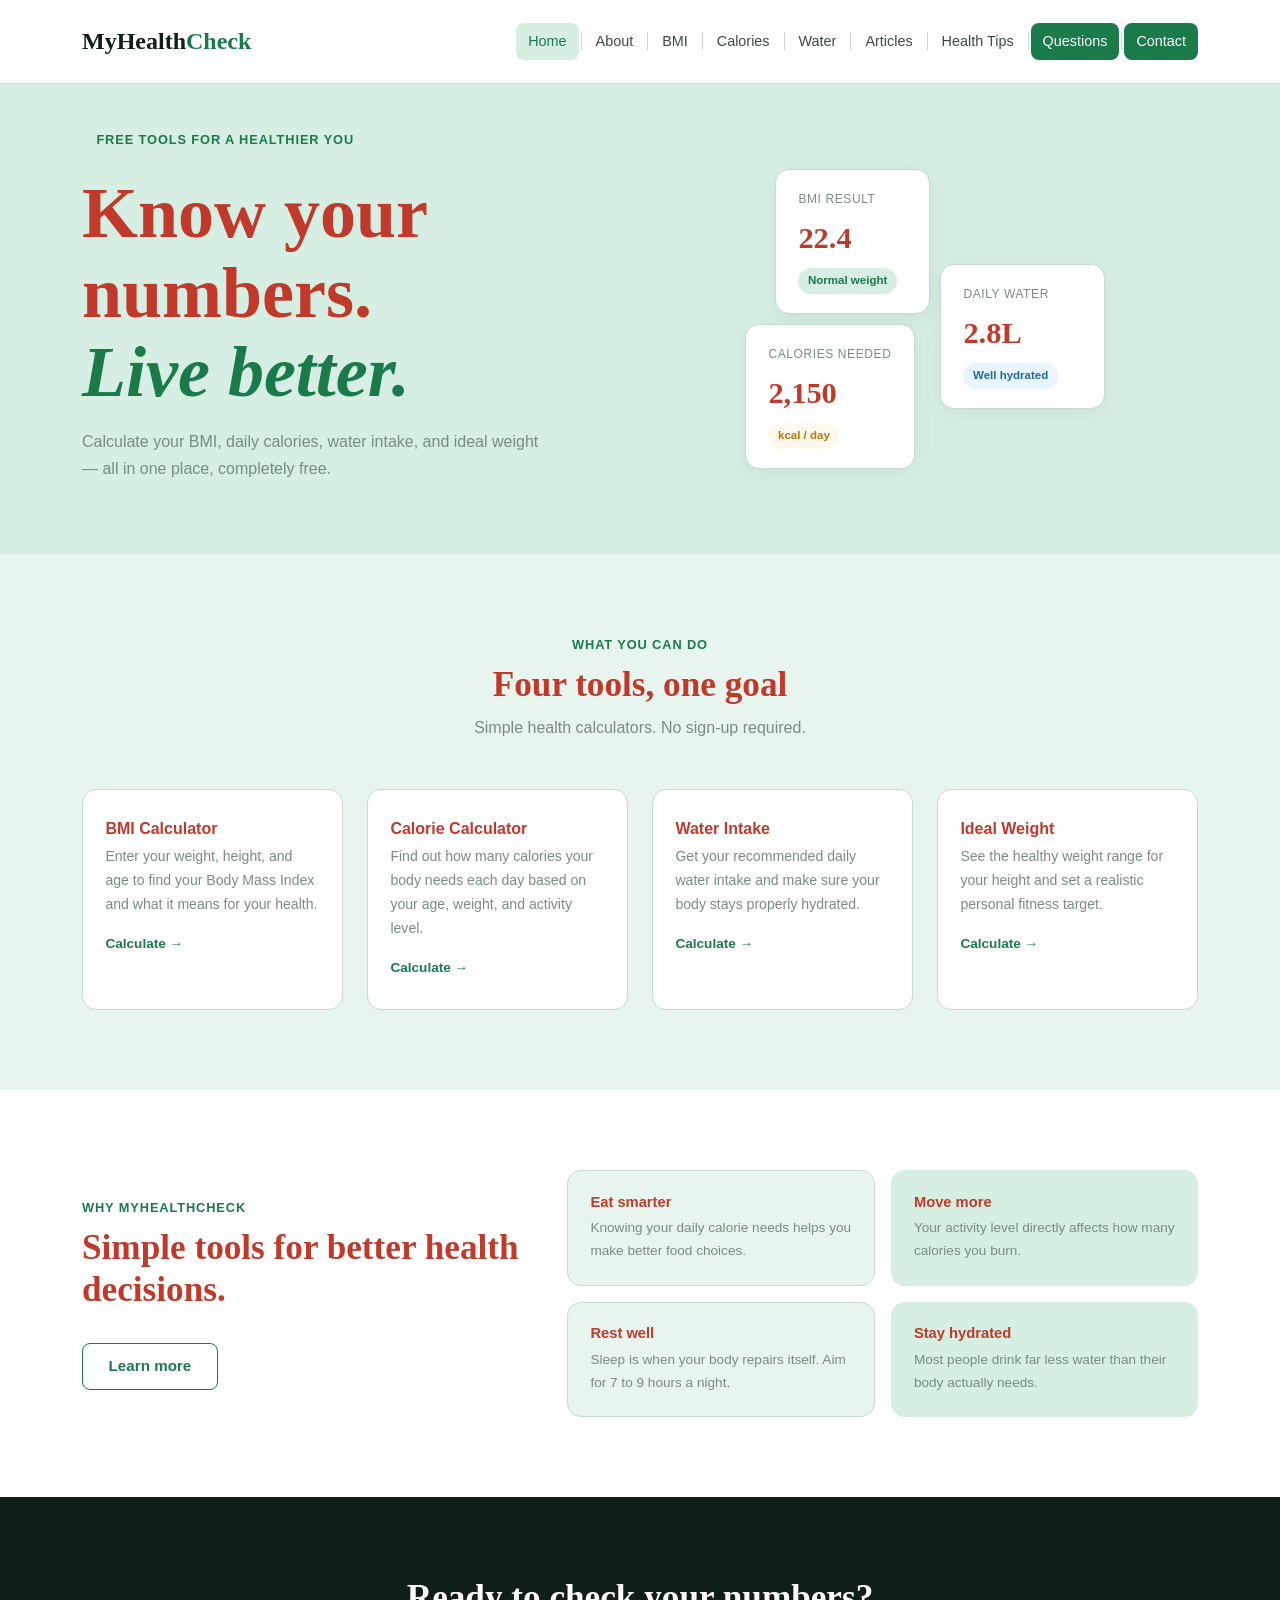
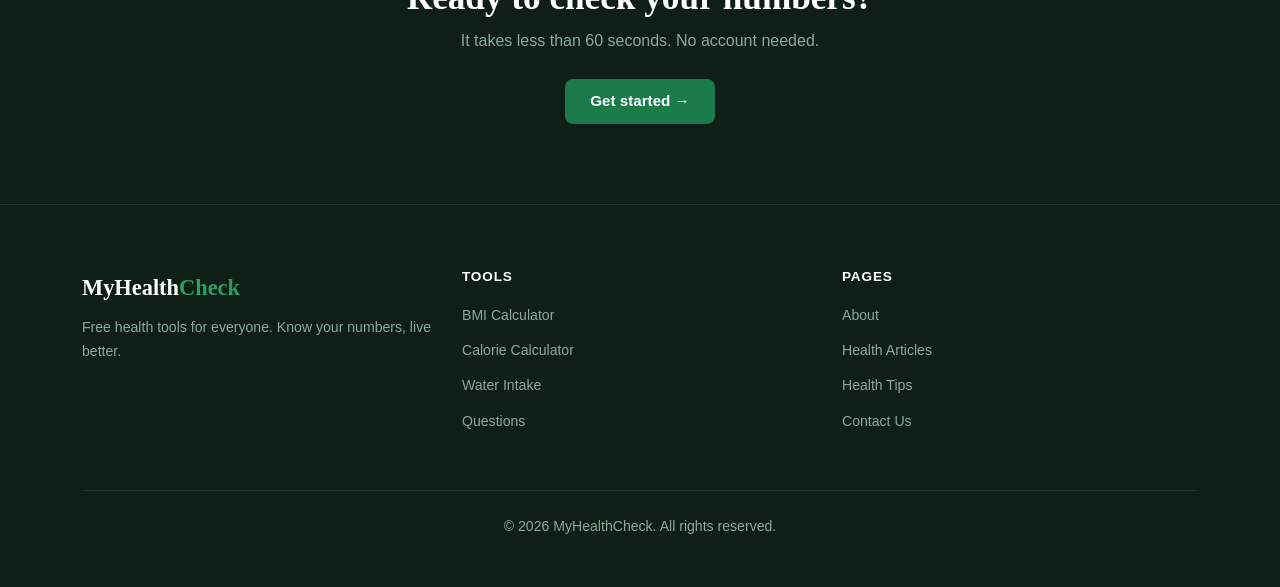
==== commit 6a9ae930: "updated the pages color" ====
--- a/index.html
+++ b/index.html
@@ -10,14 +10,18 @@
 </head>
 <body>
 
-  <!-- NAVBAR -->
+   <!-- NAVBAR -->
   <nav class="navbar navbar-expand-lg sticky-top">
     <div class="container">
       <a class="navbar-brand" href="index.html">MyHealth<span>Check</span></a>
-      <button class="navbar-toggler" type="button" data-bs-toggle="collapse" data-bs-target="#navMenu"><span class="navbar-toggler-icon"></span></button>
+      <button class="navbar-toggler" type="button" data-bs-toggle="collapse" data-bs-target="#navMenu">
+        <span class="navbar-toggler-icon"></span>
+      </button>
       <div class="collapse navbar-collapse" id="navMenu">
         <ul class="navbar-nav ms-auto align-items-center">
           <li class="nav-item"><a class="nav-link active" href="index.html">Home</a></li>
+          <li class="nav-divider"></li>
+          <li class="nav-item"><a class="nav-link" href="About.html">About</a></li>
           <li class="nav-divider"></li>
           <li class="nav-item"><a class="nav-link" href="BMI.html">BMI</a></li>
           <li class="nav-divider"></li>
@@ -25,21 +29,19 @@
           <li class="nav-divider"></li>
           <li class="nav-item"><a class="nav-link" href="Water_intake.html">Water</a></li>
           <li class="nav-divider"></li>
-          <li class="nav-item"><a class="nav-link" href="FAQ.html">Questions</a></li>
-          <li class="nav-divider"></li>
           <li class="nav-item"><a class="nav-link" href="Articles.html">Articles</a></li>
           <li class="nav-divider"></li>
-          <li class="nav-item"><a class="nav-link" href="About.html">About</a></li>
+          <li class="nav-item"><a class="nav-link" href="Health_tips.html">Health Tips</a></li>
+          <li class="nav-divider"></li>
+          <li class="nav-item"><a class="nav-link btn-contact" href="FAQ.html">Questions</a></li>
           <li class="nav-divider"></li>
           <li class="nav-item"><a class="nav-link btn-contact" href="contact.html">Contact</a></li>
-          <li class="nav-divider"></li>
-          <li class="nav-item"><a class="nav-link btn-contact" href="Health_tips.html">Health Tips</a></li>
         </ul>
       </div>
     </div>
   </nav>
-
-  <!-- HERO -->
+  
+<!-- HERO -->
   <section class="hero">
     <div class="container">
       <div class="row align-items-center">
--- a/styles.css
+++ b/styles.css
@@ -1,167 +1,44 @@
 /* MyHealthCheck - styles.css */
-
 :root {
-  --green: #1a7a4a;
-  --green-light: #d6efe2;
-  --dark: #0f1f17;
-  --heading: #c0392b;
-  --body-text: #3a4a40;
-  --muted: #7a8c81;
-  --bg: #e8f5ee;
-  --white: #ffffff;
-  --border: #c2ddd0;
-  --radius: 14px;
+  --green: #1a7a4a; --green-light: #d6efe2; --dark: #0f1f17;
+  --heading: #c0392b; --body-text: #3a4a40; --muted: #7a8c81;
+  --bg: #e8f5ee; --white: #ffffff; --border: #c2ddd0; --radius: 14px;
 }
 
 * { box-sizing: border-box; margin: 0; padding: 0; }
 
-body {
-  font-family: 'Plus Jakarta Sans', sans-serif;
-  color: var(--body-text);
-  background: var(--bg);
-  line-height: 1.7;
-}
+body { font-family: 'Plus Jakarta Sans', sans-serif; color: var(--body-text); background: var(--bg); line-height: 1.7; }
 
 /* NAVBAR */
-.navbar {
-  background: var(--white);
-  border-bottom: 1px solid var(--border);
-  padding: 1rem 0;
-}
-
-.navbar-brand {
-  font-family: 'Fraunces', serif;
-  font-size: 1.5rem;
-  font-weight: 700;
-  color: var(--dark) !important;
-  text-decoration: none;
-}
-
+.navbar { background: var(--white); border-bottom: 1px solid var(--border); padding: 1rem 0; }
+.navbar-brand { font-family: 'Fraunces', serif; font-size: 1.5rem; font-weight: 700; color: var(--dark) !important; text-decoration: none; }
 .navbar-brand span { color: var(--green); }
-
-.nav-link {
-  color: var(--body-text) !important;
-  font-size: 0.9rem;
-  font-weight: 500;
-  padding: 0.4rem 0.75rem !important;
-  border-radius: 8px;
-  transition: background 0.2s, color 0.2s;
-}
-
-.nav-link:hover, .nav-link.active {
-  color: var(--green) !important;
-  background: var(--green-light);
-}
-
-.btn-contact {
-  background: var(--green) !important;
-  color: var(--white) !important;
-}
-
-.nav-divider {
-  width: 1px;
-  height: 18px;
-  background: var(--border);
-  margin: 0 2px;
-}
-
-@media (max-width: 991px) {
-  .nav-divider { display: none; }
-}
+.nav-link { color: var(--body-text) !important; font-size: 0.9rem; font-weight: 500; padding: 0.4rem 0.75rem !important; border-radius: 8px; transition: background 0.2s, color 0.2s; }
+.nav-link:hover, .nav-link.active { color: var(--green) !important; background: var(--green-light); }
+.btn-contact { background: var(--green) !important; color: var(--white) !important; }
+.nav-divider { width: 1px; height: 18px; background: var(--border); margin: 0 2px; }
+@media (max-width: 991px) { .nav-divider { display: none; } }
 
 /* BUTTONS */
-.btn-primary-custom {
-  background: var(--green);
-  color: var(--white);
-  border: none;
-  padding: 0.7rem 1.6rem;
-  border-radius: 8px;
-  font-weight: 600;
-  font-size: 0.95rem;
-  text-decoration: none;
-  display: inline-block;
-  transition: opacity 0.2s;
-}
-
+.btn-primary-custom { background: var(--green); color: var(--white); border: none; padding: 0.7rem 1.6rem; border-radius: 8px; font-weight: 600; font-size: 0.95rem; text-decoration: none; display: inline-block; transition: opacity 0.2s; }
 .btn-primary-custom:hover { opacity: 0.88; color: var(--white); }
-
-.btn-outline-custom {
-  background: transparent;
-  color: var(--green);
-  border: 1.5px solid var(--green);
-  padding: 0.7rem 1.6rem;
-  border-radius: 8px;
-  font-weight: 600;
-  font-size: 0.95rem;
-  text-decoration: none;
-  display: inline-block;
-  transition: background 0.2s;
-}
-
+.btn-outline-custom { background: transparent; color: var(--green); border: 1.5px solid var(--green); padding: 0.7rem 1.6rem; border-radius: 8px; font-weight: 600; font-size: 0.95rem; text-decoration: none; display: inline-block; transition: background 0.2s; }
 .btn-outline-custom:hover { background: var(--green-light); color: var(--green); }
 
 /* HERO */
-.hero {
-  background: var(--white);
-  padding: 2.5rem 0;
-}
-
-.hero-eyebrow {
-  display: inline-block;
-  font-size: 0.8rem;
-  font-weight: 600;
-  letter-spacing: 0.07em;
-  text-transform: uppercase;
-  color: var(--green);
-  background: var(--green-light);
-  padding: 0.3rem 0.9rem;
-  border-radius: 20px;
-  margin-bottom: 1.2rem;
-}
-
-.hero-title {
-  font-family: 'Fraunces', serif;
-  font-size: clamp(2.8rem, 6vw, 4.5rem);
-  font-weight: 900;
-  color: var(--heading);
-  line-height: 1.1;
-  margin-bottom: 1rem;
-}
-
+.hero { background: var( --green-light); padding: 2.5rem 0; }
+.hero-eyebrow { display: inline-block; font-size: 0.8rem; font-weight: 600; letter-spacing: 0.07em; text-transform: uppercase; color: var(--green); background: var(--green-light); padding: 0.3rem 0.9rem; border-radius: 20px; margin-bottom: 1.2rem; }
+.hero-title { font-family: 'Fraunces', serif; font-size: clamp(2.8rem, 6vw, 4.5rem); font-weight: 900; color: var(--heading); line-height: 1.1; margin-bottom: 1rem; }
 .hero-title em { font-style: italic; color: var(--green); }
-
-.hero-sub {
-  font-size: 1rem;
-  color: var(--muted);
-  max-width: 460px;
-  margin-bottom: 2rem;
-}
-
+.hero-sub { font-size: 1rem; color: var(--muted); max-width: 460px; margin-bottom: 2rem; }
 .hero-ctas { display: flex; gap: 1rem; flex-wrap: wrap; }
 
 /* HERO STAT CARDS */
-.hero-visual {
-  position: relative;
-  width: 360px;
-  height: 300px;
-}
-
-.stat-card {
-  position: absolute;
-  background: var(--white);
-  border: 1px solid var(--border);
-  border-radius: var(--radius);
-  padding: 1.2rem 1.4rem;
-  display: flex;
-  flex-direction: column;
-  gap: 0.2rem;
-  box-shadow: 0 4px 20px rgba(0,0,0,0.06);
-}
-
+.hero-visual { position: relative; width: 360px; height: 300px; }
+.stat-card { position: absolute; background: var(--white); border: 1px solid var(--border); border-radius: var(--radius); padding: 1.2rem 1.4rem; display: flex; flex-direction: column; gap: 0.2rem; box-shadow: 0 4px 20px rgba(0,0,0,0.06); }
 .card-1 { top: 0; left: 30px; width: 155px; }
 .card-2 { top: 95px; right: 0; width: 165px; }
 .card-3 { bottom: 0; left: 0; width: 170px; }
-
 .stat-label { font-size: 0.75rem; color: var(--muted); text-transform: uppercase; letter-spacing: 0.05em; }
 .stat-value { font-family: 'Fraunces', serif; font-size: 1.9rem; font-weight: 700; color: var(--heading); }
 .stat-tag { font-size: 0.72rem; font-weight: 600; padding: 0.2rem 0.6rem; border-radius: 20px; width: fit-content; }
@@ -170,43 +47,14 @@
 .stat-tag.cal { background: #fff8ec; color: #b87800; }
 
 /* SECTION SHARED */
-.section-eyebrow {
-  display: block;
-  font-size: 0.8rem;
-  font-weight: 600;
-  letter-spacing: 0.07em;
-  text-transform: uppercase;
-  color: var(--green);
-  margin-bottom: 0.5rem;
-}
-
+.section-eyebrow { display: block; font-size: 0.8rem; font-weight: 600; letter-spacing: 0.07em; text-transform: uppercase; color: var(--green); margin-bottom: 0.5rem; }
 .section-header { text-align: center; margin-bottom: 3rem; }
-
-.section-header h2, .why-section h2 {
-  font-family: 'Fraunces', serif;
-  font-size: clamp(1.7rem, 3vw, 2.2rem);
-  font-weight: 700;
-  color: var(--heading);
-  margin-bottom: 0.5rem;
-}
-
+.section-header h2, .why-section h2 { font-family: 'Fraunces', serif; font-size: clamp(1.7rem, 3vw, 2.2rem); font-weight: 700; color: var(--heading); margin-bottom: 0.5rem; }
 .section-header p, .why-section p { color: var(--muted); }
 
 /* TOOLS */
 .tools-section { padding: 5rem 0; background: var(--bg); }
-
-.tool-card {
-  display: block;
-  background: var(--white);
-  border: 1px solid var(--border);
-  border-radius: var(--radius);
-  padding: 1.8rem 1.4rem;
-  text-decoration: none;
-  color: var(--body-text);
-  height: 100%;
-  transition: border-color 0.2s, transform 0.2s;
-}
-
+.tool-card { display: block; background: var(--white); border: 1px solid var(--border); border-radius: var(--radius); padding: 1.8rem 1.4rem; text-decoration: none; color: var(--body-text); height: 100%; transition: border-color 0.2s, transform 0.2s; }
 .tool-card:hover { border-color: var(--green); transform: translateY(-3px); color: var(--body-text); }
 .tool-card h3 { font-size: 1rem; font-weight: 700; color: var(--heading); margin-bottom: 0.4rem; }
 .tool-card p { font-size: 0.88rem; color: var(--muted); margin-bottom: 0.8rem; }
@@ -216,12 +64,9 @@
 .why-section { padding: 5rem 0; background: var(--white); }
 .why-section h2 { line-height: 1.2; margin-bottom: 1rem; }
 .why-section p { margin-bottom: 1rem; }
-
 .why-list { list-style: none; padding: 0; display: flex; flex-direction: column; gap: 0.5rem; }
 .why-list li { font-size: 0.92rem; font-weight: 500; }
-
 .tips-grid { display: grid; grid-template-columns: 1fr 1fr; gap: 1rem; }
-
 .tip-card { background: var(--bg); border: 1px solid var(--border); border-radius: var(--radius); padding: 1.4rem; }
 .tip-card.accent { background: var(--green-light); border-color: transparent; }
 .tip-card h4 { font-size: 0.92rem; font-weight: 700; color: var(--heading); margin-bottom: 0.3rem; }
@@ -260,91 +105,39 @@
 .about-mission { padding: 3rem 0; background: var(--bg); }
 .about-mission h2 { font-family: 'Fraunces', serif; font-size: clamp(1.6rem, 3vw, 2rem); font-weight: 700; color: var(--heading); margin-bottom: 1rem; }
 .about-mission p { color: var(--muted); margin-bottom: 1rem; }
-
 .mission-stats { display: grid; grid-template-columns: 1fr 1fr; gap: 0.8rem; }
 .mstat { background: var(--white); border: 1px solid var(--border); border-radius: var(--radius); padding: 1rem 1.2rem; display: flex; flex-direction: row; align-items: center; gap: 0.8rem; }
 .mstat.accent { background: var(--green-light); border-color: transparent; }
 .mstat-num { font-family: 'Fraunces', serif; font-size: 1.4rem; font-weight: 700; color: var(--green); white-space: nowrap; }
 .mstat-label { font-size: 0.85rem; color: var(--muted); }
-
 .how-section { padding: 5rem 0; background: var(--white); }
 .step-card { background: var(--bg); border: 1px solid var(--border); border-radius: var(--radius); padding: 2rem 1.5rem; height: 100%; }
 .step-num { font-family: 'Fraunces', serif; font-size: 2.2rem; font-weight: 700; color: var(--green-light); -webkit-text-stroke: 2px var(--green); margin-bottom: 0.8rem; }
 .step-card h3 { font-size: 1rem; font-weight: 700; color: var(--heading); margin-bottom: 0.4rem; }
 .step-card p { font-size: 0.88rem; color: var(--muted); margin: 0; }
-
 .values-section { padding: 5rem 0; background: var(--bg); }
 .value-card { background: var(--white); border: 1px solid var(--border); border-radius: var(--radius); padding: 1.8rem 1.5rem; height: 100%; }
 .value-card h4 { font-size: 0.95rem; font-weight: 700; color: var(--heading); margin-bottom: 0.4rem; }
 .value-card p { font-size: 0.88rem; color: var(--muted); margin: 0; }
-
 .disclaimer-section { padding: 3rem 0; background: var(--white); }
 .disclaimer-box { display: flex; gap: 1.2rem; align-items: flex-start; background: #fff8ec; border: 1px solid #f4c86a; border-radius: var(--radius); padding: 1.8rem; }
 .disclaimer-box h4 { font-size: 0.95rem; font-weight: 700; color: var(--heading); margin-bottom: 0.4rem; }
 .disclaimer-box p { font-size: 0.88rem; color: var(--muted); margin: 0; }
 
 /* CONTACT PAGE */
-.contact-section {
-  padding: 60px 0;
-  background: #f5f8f6;
-}
-
-.contact-form-card {
-  background: white;
-  border: 2px solid #dce8df;
-  border-radius: 20px;
-  padding: 35px;
-  box-shadow: 0 10px 25px rgba(0,0,0,0.08);
-}
-
-.health-form-banner {
-  background: #1a7a4a;
-  color: white;
-  text-align: center;
-  padding: 20px;
-  border-radius: 15px;
-  margin-bottom: 30px;
-}
-
+.contact-section { padding: 60px 0; background: #f5f8f6; }
+.contact-form-card { background: white; border: 2px solid #dce8df; border-radius: 20px; padding: 35px; box-shadow: 0 10px 25px rgba(0,0,0,0.08); }
+.health-form-banner { background: #1a7a4a; color: white; text-align: center; padding: 20px; border-radius: 15px; margin-bottom: 30px; }
 .health-form-banner h2 { margin-bottom: 8px; }
-
 .section-title { color: #1a7a4a; margin-bottom: 15px; font-weight: 600; }
-
 label { display: block; margin-bottom: 8px; font-weight: 600; }
-
-input, select, textarea {
-  width: 100%;
-  border: 2px solid #dce8df;
-  border-radius: 12px;
-  padding: 12px 15px;
-  transition: all 0.3s ease;
-}
-
-input:focus, select:focus, textarea:focus {
-  border-color: #1a7a4a;
-  outline: none;
-  box-shadow: 0 0 0 4px rgba(26,122,74,0.15);
-}
-
-.btn-submit {
-  width: 100%;
-  background: #1a7a4a;
-  color: white;
-  border: none;
-  padding: 14px;
-  border-radius: 12px;
-  font-size: 1rem;
-  font-weight: 600;
-}
-
+input, select, textarea { width: 100%; border: 2px solid #dce8df; border-radius: 12px; padding: 12px 15px; transition: all 0.3s ease; }
+input:focus, select:focus, textarea:focus { border-color: #1a7a4a; outline: none; box-shadow: 0 0 0 4px rgba(26,122,74,0.15); }
+.btn-submit { width: 100%; background: #1a7a4a; color: white; border: none; padding: 14px; border-radius: 12px; font-size: 1rem; font-weight: 600; }
 .btn-submit:hover { background: #15643d; }
-
 .error-msg { color: #d32f2f; display: none; margin-top: 5px; font-size: 0.85rem; }
-
 .input-error { border-color: #d32f2f !important; }
-
 .alert-success-custom { background: #d4edda; color: #155724; padding: 12px; border-radius: 10px; margin-bottom: 20px; }
-
 .contact-info { padding-top: 1rem; }
 .contact-info h3 { font-family: 'Fraunces', serif; font-size: 1.3rem; font-weight: 700; color: var(--heading); margin-bottom: 1.5rem; }
 .contact-info-item { display: flex; gap: 1rem; align-items: flex-start; margin-bottom: 1.5rem; padding-bottom: 1.5rem; border-bottom: 1px solid var(--border); }
@@ -358,7 +151,6 @@
 .article-filters { display: flex; gap: 0.6rem; flex-wrap: wrap; margin-bottom: 2.5rem; }
 .filter-btn { background: var(--white); border: 1px solid var(--border); color: var(--body-text); padding: 0.45rem 1.1rem; border-radius: 20px; font-size: 0.88rem; font-weight: 500; cursor: pointer; transition: all 0.2s; font-family: 'Plus Jakarta Sans', sans-serif; }
 .filter-btn:hover, .filter-btn.active { background: var(--green); color: var(--white); border-color: var(--green); }
-
 .article-card { background: var(--white); border: 1px solid var(--border); border-radius: var(--radius); overflow: hidden; height: 100%; transition: transform 0.2s, box-shadow 0.2s; }
 .article-card:hover { transform: translateY(-3px); box-shadow: 0 8px 24px rgba(0,0,0,0.08); }
 .article-img { height: 160px; width: 100%; }
@@ -366,7 +158,6 @@
 .fitness-bg { background: linear-gradient(135deg, #ffecd2, #fcb69f); }
 .sleep-bg { background: linear-gradient(135deg, #c2e9fb, #a1c4fd); }
 .mental-bg { background: linear-gradient(135deg, #f8c8d4, #e96c9a); }
-
 .article-body { padding: 1.4rem; }
 .article-tag { display: inline-block; font-size: 0.75rem; font-weight: 600; padding: 0.2rem 0.7rem; border-radius: 20px; margin-bottom: 0.8rem; }
 .nutrition-tag { background: #d4edda; color: #1a6b35; }
@@ -382,70 +173,25 @@
 /* TIPS PAGE */
 .tips-page-section { padding: 3rem 0 5rem; background: var(--bg); }
 .tips-category { margin-bottom: 4rem; }
-
-.category-frame {
-  border: 3px solid var(--green);
-  border-radius: var(--radius);
-  overflow: hidden;
-  margin-bottom: 1.5rem;
-  text-align: center;
-  width: 250px;
-  float: left;
-  margin-right: 1.5rem;
-}
-
+.category-frame { border: 3px solid var(--green); border-radius: var(--radius); overflow: hidden; margin-bottom: 1.5rem; text-align: center; width: 250px; float: left; margin-right: 1.5rem; }
 .nutrition-frame { border-color: #1a6b35; }
 .fitness-frame { border-color: #b85c00; }
 .sleep-frame { border-color: #1565c0; }
-
-.category-frame h2 {
-  font-family: 'Fraunces', serif;
-  font-size: 1.3rem;
-  font-weight: 700;
-  color: var(--white);
-  padding: 0.7rem 1rem;
-  margin: 0;
-}
-
+.category-frame h2 { font-family: 'Fraunces', serif; font-size: 1.3rem; font-weight: 700; color: var(--white); padding: 0.7rem 1rem; margin: 0; }
 .nutrition-frame h2 { background: #1a6b35; }
 .fitness-frame h2 { background: #b85c00; }
 .sleep-frame h2 { background: #1565c0; }
-
-.category-frame-img {
-  width: 100%;
-  height: 250px;
-  object-fit: cover;
-  display: block;
-}
-
-.category-frame p {
-  font-size: 0.85rem;
-  color: var(--muted);
-  padding: 0.8rem 1rem;
-  margin: 0;
-  background: var(--white);
-}
-
-.tip-item {
-  background: var(--white);
-  border: 1px solid var(--border);
-  border-radius: var(--radius);
-  padding: 1.2rem;
-  display: flex;
-  gap: 1rem;
-  align-items: flex-start;
-  height: 100%;
-}
-
+.category-frame-img { width: 100%; height: 250px; object-fit: cover; display: block; }
+.category-frame p { font-size: 0.85rem; color: var(--muted); padding: 0.8rem 1rem; margin: 0; background: var(--white); }
+.tip-item { background: var(--white); border: 1px solid var(--border); border-radius: var(--radius); padding: 1.2rem; display: flex; gap: 1rem; align-items: flex-start; height: 100%; }
 .tip-number { font-family: 'Fraunces', serif; font-size: 1.4rem; font-weight: 700; flex-shrink: 0; line-height: 1; margin-top: 2px; }
 .nutrition-num { color: #1a6b35; }
 .fitness-num { color: #b85c00; }
 .sleep-num { color: #1565c0; }
-
 .tip-item h4 { font-size: 0.95rem; font-weight: 700; color: var(--heading); margin-bottom: 0.3rem; }
 .tip-item p { font-size: 0.86rem; color: var(--muted); margin: 0; }
 
-/* DIET SECTION (homepage) */
+/* DIET SECTION */
 .diets-section { padding: 5rem 0; background: var(--white); }
 .diet-card { background: var(--white); border: 1px solid var(--border); border-radius: var(--radius); overflow: hidden; height: 100%; transition: transform 0.2s, box-shadow 0.2s; }
 .diet-card:hover { transform: translateY(-3px); box-shadow: 0 8px 24px rgba(26,122,74,0.1); }
@@ -458,7 +204,7 @@
 .diet-body h4 { font-size: 0.98rem; font-weight: 700; color: var(--heading); margin-bottom: 0.4rem; }
 .diet-body p { font-size: 0.86rem; color: var(--muted); margin: 0; }
 
-/* STAY IN TOUCH (about page) */
+/* STAY IN TOUCH */
 .stay-in-touch { padding: 4rem 0; background: var(--dark); }
 .stay-in-touch .section-eyebrow { color: var(--green-light); }
 .stay-in-touch h2 { font-family: 'Fraunces', serif; font-size: clamp(1.6rem, 3vw, 2rem); font-weight: 700; color: var(--white); margin-bottom: 0.5rem; }
@@ -466,174 +212,51 @@
 .touch-form-card { background: var(--white); border-radius: var(--radius); padding: 2rem; }
 
 /* WATER INTAKE PAGE */
-.water-hero {
-  position: relative;
-  background: url('images/drinking_water.jpg') center top / cover no-repeat;
-  min-height: 420px;
-  display: flex;
-  align-items: center;
-}
-
-.water-overlay {
-  position: absolute;
-  top: 0; left: 0; right: 0; bottom: 0;
-  background: rgba(0, 0, 0, 0.55);
-}
-
-.water-hero-content {
-  position: relative;
-  z-index: 1;
-  padding: 4rem 0;
-}
-
-.water-hero-title {
-  font-family: 'Fraunces', serif;
-  font-size: clamp(2.2rem, 5vw, 3.5rem);
-  font-weight: 900;
-  color: var(--white);
-  line-height: 1.15;
-  margin-bottom: 1rem;
-}
-
+.water-hero { position: relative; background: url('images/drinking_water.jpg') center top / cover no-repeat; min-height: 420px; display: flex; align-items: center; }
+.water-overlay { position: absolute; top: 0; left: 0; right: 0; bottom: 0; background: rgba(0,0,0,0.55); }
+.water-hero-content { position: relative; z-index: 1; padding: 4rem 0; }
+.water-hero-title { font-family: 'Fraunces', serif; font-size: clamp(2.2rem, 5vw, 3.5rem); font-weight: 900; color: var(--white); line-height: 1.15; margin-bottom: 1rem; }
 .water-hero-title em { font-style: italic; color: #90caf9; }
-
 .water-hero-sub { font-size: 1rem; color: rgba(255,255,255,0.85); max-width: 480px; }
-
 .water-section { padding: 4rem 0; background: var(--bg); }
-
-.water-card {
-  background: var(--white);
-  border: 1px solid var(--border);
-  border-radius: var(--radius);
-  padding: 2.5rem;
-}
-
-.water-card h2 {
-  font-family: 'Fraunces', serif;
-  font-size: 1.6rem;
-  font-weight: 700;
-  color: var(--heading);
-  margin-bottom: 0.3rem;
-}
-
+.water-card { background: var(--white); border: 1px solid var(--border); border-radius: var(--radius); padding: 2.5rem; }
+.water-card h2 { font-family: 'Fraunces', serif; font-size: 1.6rem; font-weight: 700; color: var(--heading); margin-bottom: 0.3rem; }
 .water-card p { font-size: 0.88rem; color: var(--muted); margin-bottom: 1.5rem; }
-
-.water-result {
-  margin-top: 2rem;
-  background: var(--green-light);
-  border: 1px solid var(--green);
-  border-radius: var(--radius);
-  padding: 2rem;
-  text-align: center;
-}
-
-.water-result h3 {
-  font-family: 'Fraunces', serif;
-  font-size: 1.2rem;
-  font-weight: 700;
-  color: var(--heading);
-  margin-bottom: 1.5rem;
-}
-
-.water-result-numbers {
-  display: flex;
-  justify-content: center;
-  align-items: center;
-  gap: 2rem;
-  margin-bottom: 1.2rem;
-}
-
-.water-number {
-  display: flex;
-  flex-direction: column;
-  align-items: center;
-  gap: 0.2rem;
-}
-
-.water-number span:first-child {
-  font-family: 'Fraunces', serif;
-  font-size: 3rem;
-  font-weight: 700;
-  color: var(--green);
-  line-height: 1;
-}
-
+.water-result { margin-top: 2rem; background: var(--green-light); border: 1px solid var(--green); border-radius: var(--radius); padding: 2rem; text-align: center; }
+.water-result h3 { font-family: 'Fraunces', serif; font-size: 1.2rem; font-weight: 700; color: var(--heading); margin-bottom: 1.5rem; }
+.water-result-numbers { display: flex; justify-content: center; align-items: center; gap: 2rem; margin-bottom: 1.2rem; }
+.water-number { display: flex; flex-direction: column; align-items: center; gap: 0.2rem; }
+.water-number span:first-child { font-family: 'Fraunces', serif; font-size: 3rem; font-weight: 700; color: var(--green); line-height: 1; }
 .water-unit { font-size: 0.85rem; color: var(--muted); font-weight: 500; }
-
 .water-divider { font-size: 0.9rem; color: var(--muted); }
-
 .water-tip { font-size: 0.88rem; color: var(--body-text); margin: 0; }
-
 .water-tips-section { padding: 4rem 0 5rem; background: var(--white); }
-
-.water-tip-card {
-  background: var(--bg);
-  border: 1px solid var(--border);
-  border-left: 4px solid var(--green);
-  border-radius: var(--radius);
-  padding: 1.5rem;
-  height: 100%;
-}
-
+.water-tip-card { background: var(--bg); border: 1px solid var(--border); border-left: 4px solid var(--green); border-radius: var(--radius); padding: 1.5rem; height: 100%; }
 .water-tip-card h4 { font-size: 0.95rem; font-weight: 700; color: var(--heading); margin-bottom: 0.4rem; }
 .water-tip-card p { font-size: 0.86rem; color: var(--muted); margin: 0; }
 
 /* BMI PAGE */
 .bmi-section { padding: 4rem 0; background: var(--bg); }
-
-.bmi-card {
-  background: var(--white);
-  border: 1px solid var(--border);
-  border-radius: var(--radius);
-  padding: 2.5rem;
-}
-
+.bmi-card { background: var(--white); border: 1px solid var(--border); border-radius: var(--radius); padding: 2.5rem; }
 .bmi-card h2 { font-family: 'Fraunces', serif; font-size: 1.6rem; font-weight: 700; color: var(--heading); margin-bottom: 0.3rem; }
 .bmi-card p { font-size: 0.88rem; color: var(--muted); margin-bottom: 1.5rem; }
-
-.bmi-result {
-  margin-top: 2rem;
-  background: var(--green-light);
-  border: 1px solid var(--green);
-  border-radius: var(--radius);
-  padding: 2rem;
-  text-align: center;
-}
-
+.bmi-result { margin-top: 2rem; background: var(--green-light); border: 1px solid var(--green); border-radius: var(--radius); padding: 2rem; text-align: center; }
 .bmi-score-box { display: flex; flex-direction: column; align-items: center; gap: 0.3rem; margin-bottom: 1rem; }
 .bmi-score-label { font-size: 0.8rem; font-weight: 600; text-transform: uppercase; letter-spacing: 0.07em; color: var(--muted); }
 .bmi-score { font-family: 'Fraunces', serif; font-size: 4rem; font-weight: 700; color: var(--green); line-height: 1; }
 .bmi-category { font-size: 1.1rem; font-weight: 700; }
 .bmi-message { font-size: 0.88rem; color: var(--body-text); margin: 0; }
-
-.bmi-scale-card {
-  background: var(--white);
-  border: 1px solid var(--border);
-  border-radius: var(--radius);
-  padding: 2rem;
-}
-
+.bmi-scale-card { background: var(--white); border: 1px solid var(--border); border-radius: var(--radius); padding: 2rem; }
 .bmi-scale-card h3 { font-family: 'Fraunces', serif; font-size: 1.3rem; font-weight: 700; color: var(--heading); margin-bottom: 0.3rem; }
 .bmi-scale-card p { font-size: 0.88rem; color: var(--muted); margin-bottom: 1.2rem; }
-
-.bmi-scale-item {
-  display: flex;
-  justify-content: space-between;
-  align-items: center;
-  padding: 0.75rem 1rem;
-  border-radius: 8px;
-  margin-bottom: 0.5rem;
-}
-
+.bmi-scale-item { display: flex; justify-content: space-between; align-items: center; padding: 0.75rem 1rem; border-radius: 8px; margin-bottom: 0.5rem; }
 .bmi-scale-item.underweight { background: #e8f4fd; }
 .bmi-scale-item.normal { background: #d4edda; }
 .bmi-scale-item.overweight { background: #fff3e0; }
 .bmi-scale-item.obese { background: #fce4ec; }
-
 .bmi-range { font-size: 0.88rem; font-weight: 600; color: var(--body-text); }
 .bmi-scale-label { font-size: 0.88rem; font-weight: 700; color: var(--heading); }
 .bmi-note { font-size: 0.8rem; color: var(--muted); margin-top: 1rem; font-style: italic; }
-
 .bmi-info-section { padding: 4rem 0 5rem; background: var(--white); }
 .bmi-info-card { background: var(--bg); border: 1px solid var(--border); border-left: 4px solid var(--green); border-radius: var(--radius); padding: 1.5rem; height: 100%; }
 .bmi-info-card h4 { font-size: 0.95rem; font-weight: 700; color: var(--heading); margin-bottom: 0.4rem; }
@@ -641,28 +264,15 @@
 
 /* CALORIE PAGE */
 .cal-section { padding: 4rem 0; background: var(--bg); }
-
-.cal-result {
-  margin-top: 2rem;
-  background: var(--green-light);
-  border: 1px solid var(--green);
-  border-radius: var(--radius);
-  padding: 2rem;
-  text-align: center;
-}
-
+.cal-result { margin-top: 2rem; background: var(--green-light); border: 1px solid var(--green); border-radius: var(--radius); padding: 2rem; text-align: center; }
 .cal-result h3 { font-family: 'Fraunces', serif; font-size: 1.2rem; font-weight: 700; color: var(--heading); margin-bottom: 1.5rem; }
-
 .cal-result-grid { display: grid; grid-template-columns: 1fr 1fr 1fr; gap: 1rem; margin-bottom: 1rem; }
-
 .cal-result-item { background: var(--white); border-radius: var(--radius); padding: 1.2rem 0.8rem; display: flex; flex-direction: column; gap: 0.3rem; align-items: center; }
 .cal-result-item.lose { border-top: 3px solid #1565c0; }
 .cal-result-item.gain { border-top: 3px solid #1a7a4a; }
-
 .cal-result-num { font-family: 'Fraunces', serif; font-size: 1.3rem; font-weight: 700; color: var(--heading); }
 .cal-result-label { font-size: 0.78rem; color: var(--muted); font-weight: 500; text-align: center; }
 .cal-note { font-size: 0.82rem; color: var(--muted); margin: 0; font-style: italic; }
-
 .cal-info-item { background: var(--bg); border-radius: 8px; padding: 1rem 1.2rem; margin-bottom: 0.8rem; }
 .cal-info-item h4 { font-size: 0.9rem; font-weight: 700; color: var(--heading); margin-bottom: 0.3rem; }
 .cal-info-item p { font-size: 0.85rem; color: var(--muted); margin: 0; }
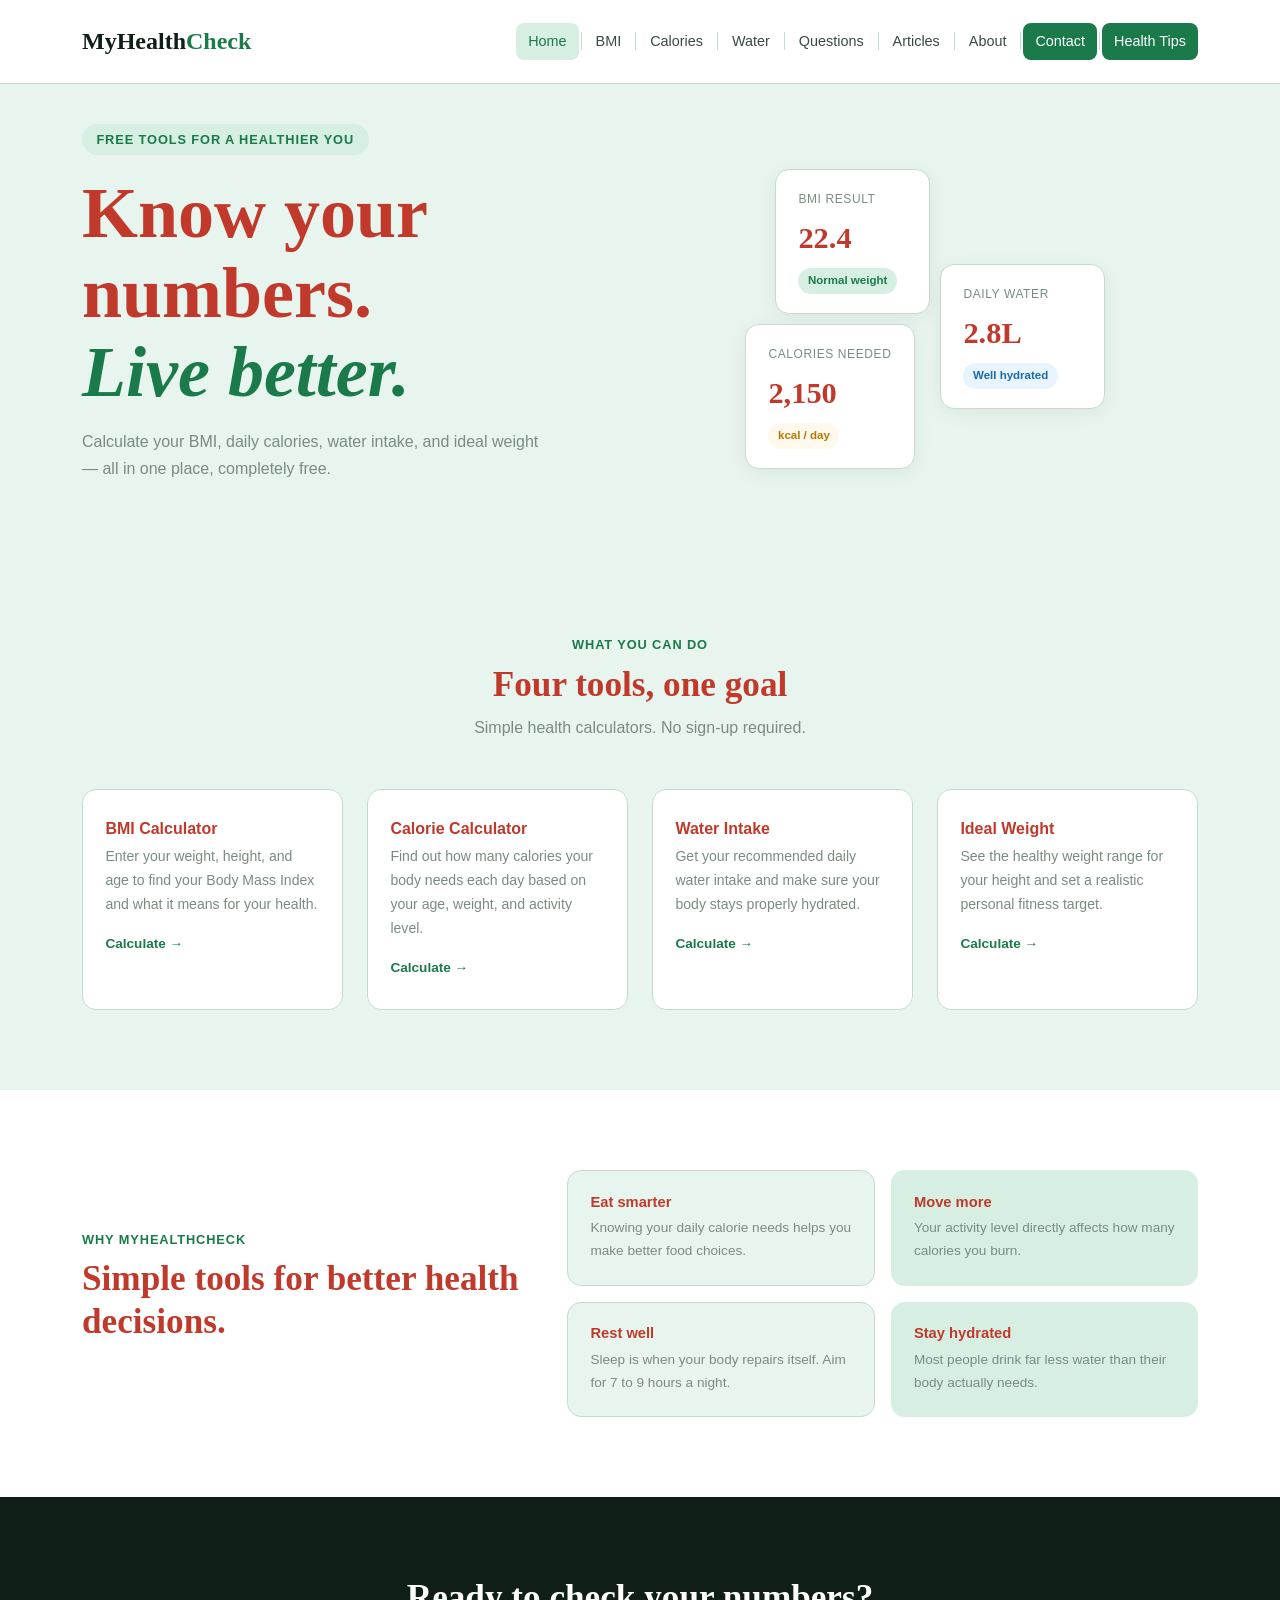
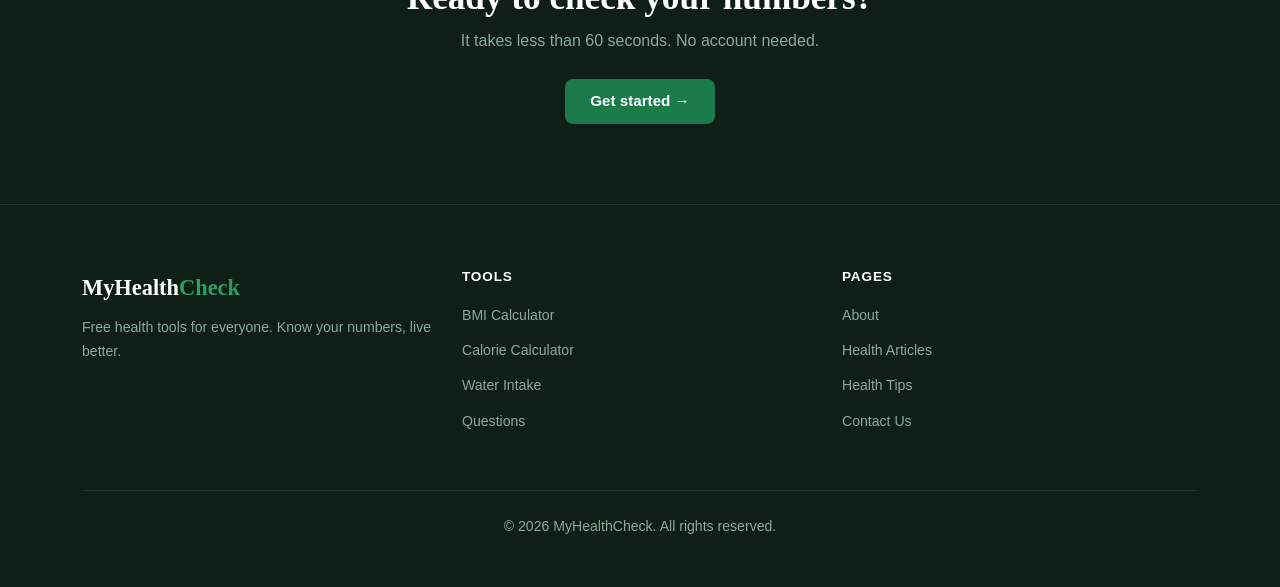
==== commit 4d305383: "index.html removes the learn more button; wasn't active" ====
--- a/index.html
+++ b/index.html
@@ -10,18 +10,14 @@
 </head>
 <body>
 
-   <!-- NAVBAR -->
+  <!-- NAVBAR -->
   <nav class="navbar navbar-expand-lg sticky-top">
     <div class="container">
       <a class="navbar-brand" href="index.html">MyHealth<span>Check</span></a>
-      <button class="navbar-toggler" type="button" data-bs-toggle="collapse" data-bs-target="#navMenu">
-        <span class="navbar-toggler-icon"></span>
-      </button>
+      <button class="navbar-toggler" type="button" data-bs-toggle="collapse" data-bs-target="#navMenu"><span class="navbar-toggler-icon"></span></button>
       <div class="collapse navbar-collapse" id="navMenu">
         <ul class="navbar-nav ms-auto align-items-center">
           <li class="nav-item"><a class="nav-link active" href="index.html">Home</a></li>
-          <li class="nav-divider"></li>
-          <li class="nav-item"><a class="nav-link" href="About.html">About</a></li>
           <li class="nav-divider"></li>
           <li class="nav-item"><a class="nav-link" href="BMI.html">BMI</a></li>
           <li class="nav-divider"></li>
@@ -29,19 +25,21 @@
           <li class="nav-divider"></li>
           <li class="nav-item"><a class="nav-link" href="Water_intake.html">Water</a></li>
           <li class="nav-divider"></li>
+          <li class="nav-item"><a class="nav-link" href="FAQ.html">Questions</a></li>
+          <li class="nav-divider"></li>
           <li class="nav-item"><a class="nav-link" href="Articles.html">Articles</a></li>
           <li class="nav-divider"></li>
-          <li class="nav-item"><a class="nav-link" href="Health_tips.html">Health Tips</a></li>
-          <li class="nav-divider"></li>
-          <li class="nav-item"><a class="nav-link btn-contact" href="FAQ.html">Questions</a></li>
+          <li class="nav-item"><a class="nav-link" href="About.html">About</a></li>
           <li class="nav-divider"></li>
           <li class="nav-item"><a class="nav-link btn-contact" href="contact.html">Contact</a></li>
+          <li class="nav-divider"></li>
+          <li class="nav-item"><a class="nav-link btn-contact" href="Health_tips.html">Health Tips</a></li>
         </ul>
       </div>
     </div>
   </nav>
-  
-<!-- HERO -->
+
+  <!-- HERO -->
   <section class="hero">
     <div class="container">
       <div class="row align-items-center">
@@ -122,7 +120,7 @@
           <span class="section-eyebrow">Why MyHealthCheck</span>
           <h2>Simple tools for better health decisions.</h2>
 
-          <a href="About.html" class="btn btn-outline-custom mt-3">Learn more</a>
+
         </div>
         <div class="col-lg-7">
           <div class="tips-grid">
--- a/styles.css
+++ b/styles.css
@@ -26,7 +26,7 @@
 .btn-outline-custom:hover { background: var(--green-light); color: var(--green); }
 
 /* HERO */
-.hero { background: var( --green-light); padding: 2.5rem 0; }
+.hero { background: var(light --green-light); padding: 2.5rem 0; }
 .hero-eyebrow { display: inline-block; font-size: 0.8rem; font-weight: 600; letter-spacing: 0.07em; text-transform: uppercase; color: var(--green); background: var(--green-light); padding: 0.3rem 0.9rem; border-radius: 20px; margin-bottom: 1.2rem; }
 .hero-title { font-family: 'Fraunces', serif; font-size: clamp(2.8rem, 6vw, 4.5rem); font-weight: 900; color: var(--heading); line-height: 1.1; margin-bottom: 1rem; }
 .hero-title em { font-style: italic; color: var(--green); }
